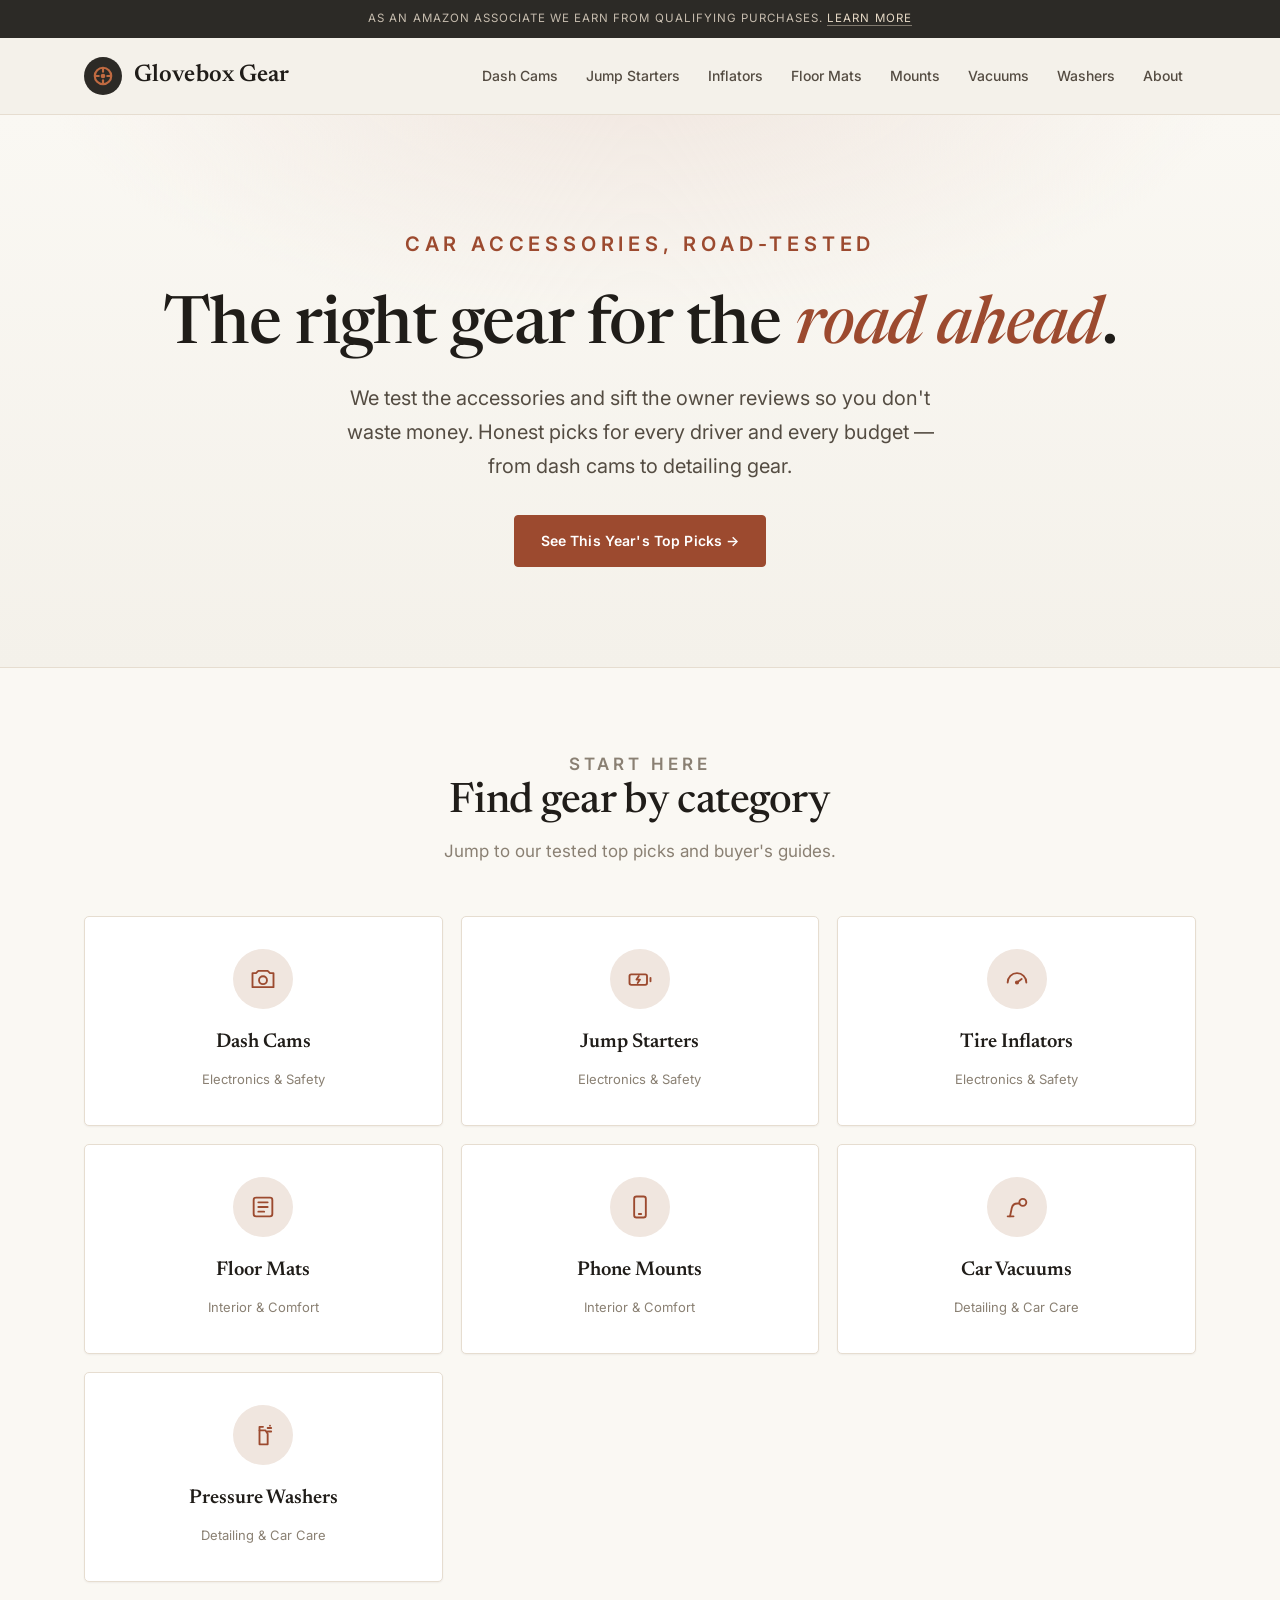
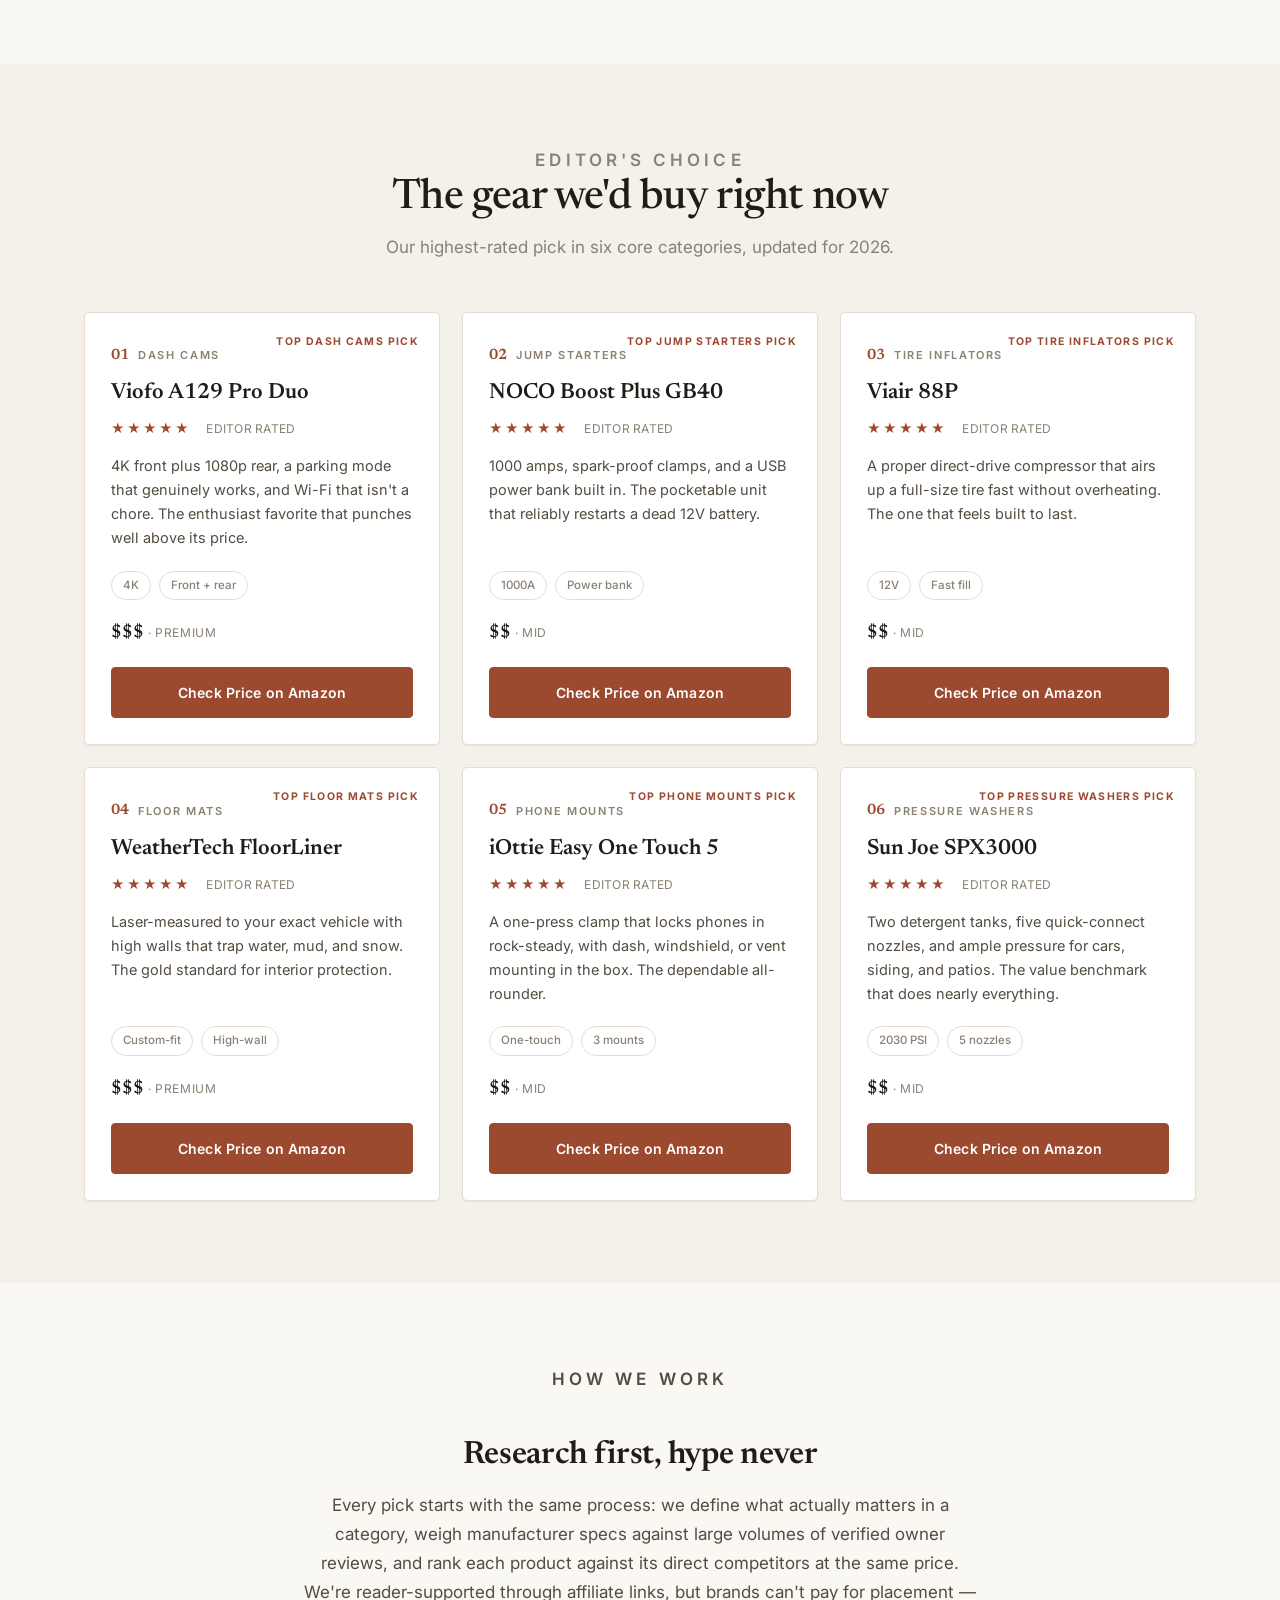
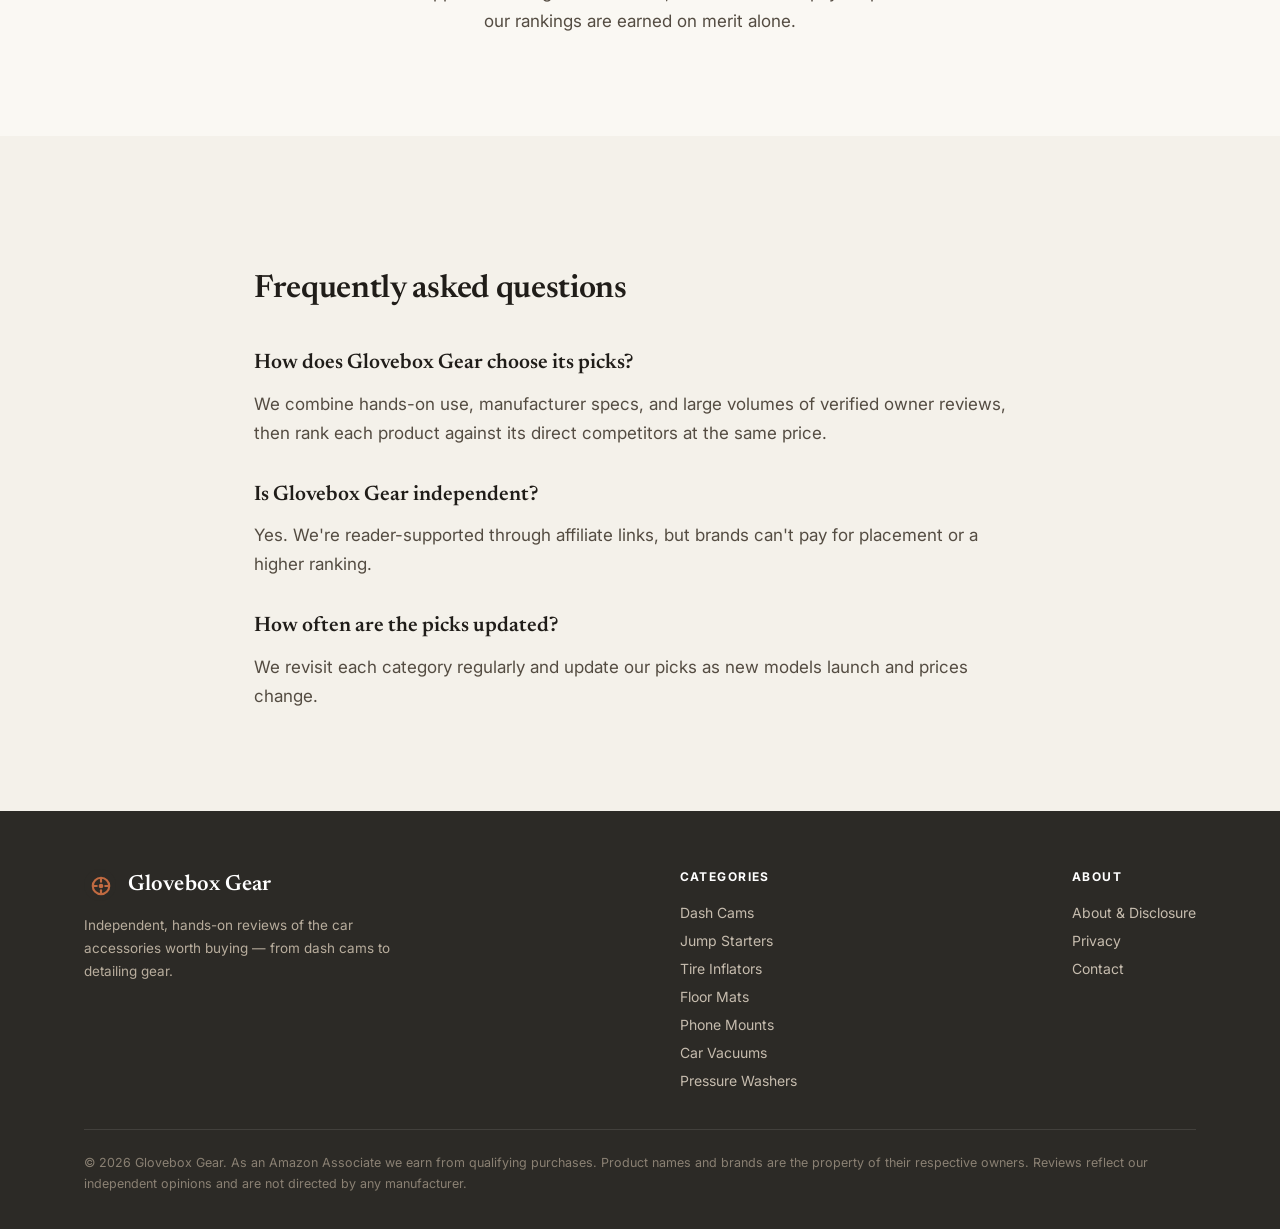
==== index.html @ 4a8be994 "Launch Glovebox Gear — automotive affiliate site (9 pages, SEO/AEO complete)" ====
<!DOCTYPE html>
<html lang="en">
<head>
<meta charset="UTF-8">
<meta name="viewport" content="width=device-width, initial-scale=1.0">
<link rel="icon" type="image/svg+xml" href="/favicon.svg">
<title>Glovebox Gear — Honest Car Accessory Reviews (2026)</title>
<meta name="description" content="Tested, no-nonsense reviews of the best car accessories — dash cams, jump starters, tire inflators, floor mats, phone mounts, and car vacuums.">
<link rel="canonical" href="https://glovebox-gear.com/">
<meta property="og:type" content="website">
<meta property="og:site_name" content="Glovebox Gear">
<meta property="og:title" content="Glovebox Gear — Honest Car Accessory Reviews (2026)">
<meta property="og:description" content="Tested, no-nonsense reviews of the best car accessories — dash cams, jump starters, tire inflators, floor mats, phone mounts, and car vacuums.">
<meta property="og:url" content="https://glovebox-gear.com/">
<meta property="og:image" content="https://glovebox-gear.com/assets/og.png">
<meta property="og:image:width" content="1200">
<meta property="og:image:height" content="630">
<meta name="twitter:card" content="summary_large_image">
<meta name="twitter:title" content="Glovebox Gear — Honest Car Accessory Reviews (2026)">
<meta name="twitter:description" content="Tested, no-nonsense reviews of the best car accessories — dash cams, jump starters, tire inflators, floor mats, phone mounts, and car vacuums.">
<meta name="twitter:image" content="https://glovebox-gear.com/assets/og.png">
<meta name="author" content="Glovebox Gear Editorial Team">
<meta property="article:published_time" content="2026-07-14T00:00:00+00:00">
<meta property="article:modified_time" content="2026-07-14T00:00:00+00:00">
<link rel="stylesheet" href="assets/styles.css">
<script type="application/ld+json">
{"@context": "https://schema.org", "@graph": [{"@type": "Organization", "name": "Glovebox Gear", "url": "https://glovebox-gear.com/", "logo": "https://glovebox-gear.com/favicon.svg"}, {"@type": "WebSite", "name": "Glovebox Gear", "url": "https://glovebox-gear.com/"}, {"@type": "WebPage", "url": "https://glovebox-gear.com/", "name": "Glovebox Gear — Honest Car Accessory Reviews (2026)", "description": "Tested, no-nonsense reviews of the best car accessories — dash cams, jump starters, tire inflators, floor mats, phone mounts, and car vacuums.", "author": {"@type": "Organization", "name": "Glovebox Gear Editorial Team"}, "publisher": {"@type": "Organization", "name": "Glovebox Gear", "url": "https://glovebox-gear.com/", "logo": {"@type": "ImageObject", "url": "https://glovebox-gear.com/favicon.svg"}}, "datePublished": "2026-07-14", "dateModified": "2026-07-14"}, {"@type": "ItemList", "name": "Editor's Choice", "itemListElement": [{"@type": "ListItem", "position": 1, "name": "Viofo A129 Pro Duo"}, {"@type": "ListItem", "position": 2, "name": "NOCO Boost Plus GB40"}, {"@type": "ListItem", "position": 3, "name": "Viair 88P"}, {"@type": "ListItem", "position": 4, "name": "WeatherTech FloorLiner"}, {"@type": "ListItem", "position": 5, "name": "iOttie Easy One Touch 5"}, {"@type": "ListItem", "position": 6, "name": "Sun Joe SPX3000"}]}, {"@type": "FAQPage", "mainEntity": [{"@type": "Question", "name": "How does Glovebox Gear choose its picks?", "acceptedAnswer": {"@type": "Answer", "text": "We combine hands-on use, manufacturer specs, and large volumes of verified owner reviews, then rank each product against its direct competitors at the same price."}}, {"@type": "Question", "name": "Is Glovebox Gear independent?", "acceptedAnswer": {"@type": "Answer", "text": "Yes. We're reader-supported through affiliate links, but brands can't pay for placement or a higher ranking."}}, {"@type": "Question", "name": "How often are the picks updated?", "acceptedAnswer": {"@type": "Answer", "text": "We revisit each category regularly and update our picks as new models launch and prices change."}}]}]}
</script>
<script defer src="/_vercel/insights/script.js"></script>
</head>
<body>
<div class="topbar">As an Amazon Associate we earn from qualifying purchases. <a href="disclosure.html">Learn more</a></div>
<header class="site-header">
  <div class="wrap nav">
    <a href="index.html" class="brand"><span class="logo"><svg viewBox="0 0 64 64"><circle cx="32" cy="32" r="15.5" fill="none" stroke="#c06a41" stroke-width="4"/><circle cx="32" cy="32" r="4.4" fill="#c06a41"/><g stroke="#c06a41" stroke-width="4" stroke-linecap="round"><line x1="32" y1="18.5" x2="32" y2="24"/><line x1="32" y1="40" x2="32" y2="45.5"/><line x1="18.5" y1="32" x2="24" y2="32"/><line x1="40" y1="32" x2="45.5" y2="32"/></g></svg></span> Glovebox&nbsp;Gear</a>
    <button class="nav-toggle" aria-label="Menu">☰</button>
    <nav class="nav-links">
      <a href="dash-cams.html">Dash Cams</a><a href="jump-starters.html">Jump Starters</a><a href="tire-inflators.html">Inflators</a><a href="floor-mats.html">Floor Mats</a><a href="phone-mounts.html">Mounts</a><a href="car-vacuums.html">Vacuums</a><a href="pressure-washers.html">Washers</a><a href="disclosure.html">About</a>
    </nav>
  </div>
</header>
<section class="hero">
  <div class="wrap">
    <p class="eyebrow">Car accessories, road-tested</p>
    <h1>The right gear for the <em>road ahead</em>.</h1>
    <p>We test the accessories and sift the owner reviews so you don't waste money. Honest picks for every driver and every budget — from dash cams to detailing gear.</p>
    <a href="dash-cams.html" class="btn">See This Year's Top Picks →</a>
  </div>
</section>

<section>
  <div class="wrap">
    <div class="section-head"><p class="eyebrow">Start Here</p><h2>Find gear by category</h2><p>Jump to our tested top picks and buyer's guides.</p></div>
    <div class="cat-grid">
      <a class="cat-card" href="dash-cams.html"><div class="ic"><svg viewBox="0 0 24 24" stroke-linecap="round" stroke-linejoin="round"><path d="M3 7h3l2-2h8l2 2h3v12H3z"/><circle cx="12" cy="13" r="3.4"/></svg></div><h3>Dash Cams</h3><span>Electronics &amp; Safety</span></a>
      <a class="cat-card" href="jump-starters.html"><div class="ic"><svg viewBox="0 0 24 24" stroke-linecap="round" stroke-linejoin="round"><rect x="3" y="8" width="15" height="9" rx="1.5"/><path d="M21 11v3"/><path d="M11 9.5l-2 3h3l-2 3"/></svg></div><h3>Jump Starters</h3><span>Electronics &amp; Safety</span></a>
      <a class="cat-card" href="tire-inflators.html"><div class="ic"><svg viewBox="0 0 24 24" stroke-linecap="round" stroke-linejoin="round"><path d="M4 15a8 8 0 0 1 16 0"/><path d="M12 15l4-3"/><circle cx="12" cy="15" r="1"/></svg></div><h3>Tire Inflators</h3><span>Electronics &amp; Safety</span></a>
      <a class="cat-card" href="floor-mats.html"><div class="ic"><svg viewBox="0 0 24 24" stroke-linecap="round" stroke-linejoin="round"><rect x="4" y="4" width="16" height="16" rx="2"/><path d="M8 8h8M8 12h8M8 16h5"/></svg></div><h3>Floor Mats</h3><span>Interior &amp; Comfort</span></a>
      <a class="cat-card" href="phone-mounts.html"><div class="ic"><svg viewBox="0 0 24 24" stroke-linecap="round" stroke-linejoin="round"><rect x="7" y="3" width="10" height="18" rx="2"/><path d="M11 18h2"/></svg></div><h3>Phone Mounts</h3><span>Interior &amp; Comfort</span></a>
      <a class="cat-card" href="car-vacuums.html"><div class="ic"><svg viewBox="0 0 24 24" stroke-linecap="round" stroke-linejoin="round"><path d="M6 20l1.5-7A5 5 0 0 1 12.4 9H14"/><circle cx="17" cy="8" r="3"/><path d="M4 20h5"/></svg></div><h3>Car Vacuums</h3><span>Detailing &amp; Car Care</span></a>
      <a class="cat-card" href="pressure-washers.html"><div class="ic"><svg viewBox="0 0 24 24" stroke-linecap="round" stroke-linejoin="round"><path d="M9 8h5l2 3v9H9z"/><path d="M9 8V5h3"/><path d="M16 6h3M16 9h3M18 4v0"/></svg></div><h3>Pressure Washers</h3><span>Detailing &amp; Car Care</span></a>
    </div>
  </div>
</section>

<section>
  <div class="wrap">
    <div class="section-head"><p class="eyebrow">Editor's Choice</p><h2>The gear we'd buy right now</h2><p>Our highest-rated pick in six core categories, updated for 2026.</p></div>
    <div class="products">
      <article class="product"><span class="ribbon">Top Dash Cams Pick</span><div class="body">
        <span class="cat-tag">Dash Cams</span><h3>Viofo A129 Pro Duo</h3><div class="stars">★★★★★ <span>Editor rated</span></div>
        <p class="why">4K front plus 1080p rear, a parking mode that genuinely works, and Wi-Fi that isn&#x27;t a chore. The enthusiast favorite that punches well above its price.</p>
        <div class="meta"><span class="tag">4K</span><span class="tag">Front + rear</span></div><div class="price">$$$ <small>· premium</small></div>
        <a class="btn btn-block" data-amz="Viofo A129 Pro Duo 4K dash cam">Check Price on Amazon</a></div></article>
      <article class="product"><span class="ribbon">Top Jump Starters Pick</span><div class="body">
        <span class="cat-tag">Jump Starters</span><h3>NOCO Boost Plus GB40</h3><div class="stars">★★★★★ <span>Editor rated</span></div>
        <p class="why">1000 amps, spark-proof clamps, and a USB power bank built in. The pocketable unit that reliably restarts a dead 12V battery.</p>
        <div class="meta"><span class="tag">1000A</span><span class="tag">Power bank</span></div><div class="price">$$ <small>· mid</small></div>
        <a class="btn btn-block" data-amz="NOCO Boost Plus GB40 jump starter">Check Price on Amazon</a></div></article>
      <article class="product"><span class="ribbon">Top Tire Inflators Pick</span><div class="body">
        <span class="cat-tag">Tire Inflators</span><h3>Viair 88P</h3><div class="stars">★★★★★ <span>Editor rated</span></div>
        <p class="why">A proper direct-drive compressor that airs up a full-size tire fast without overheating. The one that feels built to last.</p>
        <div class="meta"><span class="tag">12V</span><span class="tag">Fast fill</span></div><div class="price">$$ <small>· mid</small></div>
        <a class="btn btn-block" data-amz="Viair 88P portable air compressor">Check Price on Amazon</a></div></article>
      <article class="product"><span class="ribbon">Top Floor Mats Pick</span><div class="body">
        <span class="cat-tag">Floor Mats</span><h3>WeatherTech FloorLiner</h3><div class="stars">★★★★★ <span>Editor rated</span></div>
        <p class="why">Laser-measured to your exact vehicle with high walls that trap water, mud, and snow. The gold standard for interior protection.</p>
        <div class="meta"><span class="tag">Custom-fit</span><span class="tag">High-wall</span></div><div class="price">$$$ <small>· premium</small></div>
        <a class="btn btn-block" data-amz="WeatherTech FloorLiner">Check Price on Amazon</a></div></article>
      <article class="product"><span class="ribbon">Top Phone Mounts Pick</span><div class="body">
        <span class="cat-tag">Phone Mounts</span><h3>iOttie Easy One Touch 5</h3><div class="stars">★★★★★ <span>Editor rated</span></div>
        <p class="why">A one-press clamp that locks phones in rock-steady, with dash, windshield, or vent mounting in the box. The dependable all-rounder.</p>
        <div class="meta"><span class="tag">One-touch</span><span class="tag">3 mounts</span></div><div class="price">$$ <small>· mid</small></div>
        <a class="btn btn-block" data-amz="iOttie Easy One Touch 5 phone mount">Check Price on Amazon</a></div></article>
      <article class="product"><span class="ribbon">Top Pressure Washers Pick</span><div class="body">
        <span class="cat-tag">Pressure Washers</span><h3>Sun Joe SPX3000</h3><div class="stars">★★★★★ <span>Editor rated</span></div>
        <p class="why">Two detergent tanks, five quick-connect nozzles, and ample pressure for cars, siding, and patios. The value benchmark that does nearly everything.</p>
        <div class="meta"><span class="tag">2030 PSI</span><span class="tag">5 nozzles</span></div><div class="price">$$ <small>· mid</small></div>
        <a class="btn btn-block" data-amz="Sun Joe SPX3000 pressure washer">Check Price on Amazon</a></div></article>
    </div>
  </div>
</section>

<section>
  <div class="wrap prose" style="text-align:center;max-width:720px">
    <div class="section-head" style="margin-bottom:18px"><p class="eyebrow">How We Work</p><h2>Research first, hype never</h2></div>
    <p>Every pick starts with the same process: we define what actually matters in a category, weigh manufacturer specs against large volumes of verified owner reviews, and rank each product against its direct competitors at the same price. We're reader-supported through affiliate links, but brands can't pay for placement — our rankings are earned on merit alone.</p>
  </div>
</section>

<section>
  <div class="wrap prose">
    <h2>Frequently asked questions</h2>
    <h3>How does Glovebox Gear choose its picks?</h3>
    <p>We combine hands-on use, manufacturer specs, and large volumes of verified owner reviews, then rank each product against its direct competitors at the same price.</p>
    <h3>Is Glovebox Gear independent?</h3>
    <p>Yes. We&#x27;re reader-supported through affiliate links, but brands can&#x27;t pay for placement or a higher ranking.</p>
    <h3>How often are the picks updated?</h3>
    <p>We revisit each category regularly and update our picks as new models launch and prices change.</p>
  </div>
</section>
<footer class="site-footer">
  <div class="wrap">
    <div class="foot-col" style="max-width:320px">
      <a href="index.html" class="brand" style="font-size:22px"><span class="logo" style="width:32px;height:32px"><svg viewBox="0 0 64 64"><circle cx="32" cy="32" r="15.5" fill="none" stroke="#c06a41" stroke-width="4"/><circle cx="32" cy="32" r="4.4" fill="#c06a41"/><g stroke="#c06a41" stroke-width="4" stroke-linecap="round"><line x1="32" y1="18.5" x2="32" y2="24"/><line x1="32" y1="40" x2="32" y2="45.5"/><line x1="18.5" y1="32" x2="24" y2="32"/><line x1="40" y1="32" x2="45.5" y2="32"/></g></svg></span> Glovebox Gear</a>
      <p style="color:#b8ad9d;font-size:13.5px;margin-top:8px">Independent, hands-on reviews of the car accessories worth buying — from dash cams to detailing gear.</p>
    </div>
    <div class="foot-col">
      <h4>Categories</h4>
      <ul><li><a href="dash-cams.html">Dash Cams</a></li><li><a href="jump-starters.html">Jump Starters</a></li><li><a href="tire-inflators.html">Tire Inflators</a></li><li><a href="floor-mats.html">Floor Mats</a></li><li><a href="phone-mounts.html">Phone Mounts</a></li><li><a href="car-vacuums.html">Car Vacuums</a></li><li><a href="pressure-washers.html">Pressure Washers</a></li></ul>
    </div>
    <div class="foot-col">
      <h4>About</h4>
      <ul>
        <li><a href="disclosure.html">About &amp; Disclosure</a></li>
        <li><a href="disclosure.html#privacy">Privacy</a></li>
        <li><a href="disclosure.html#contact">Contact</a></li>
      </ul>
    </div>
  </div>
  <div class="wrap"><div class="foot-legal">
    © <span data-year>2026</span> Glovebox Gear. As an Amazon Associate we earn from qualifying purchases. Product names and brands are the property of their respective owners. Reviews reflect our independent opinions and are not directed by any manufacturer.
  </div></div>
</footer>
<script src="assets/main.js"></script>
</body>
</html>
---- assets/styles.css ----
/* ============================================================
   Glovebox Gear — "Garage Editorial" premium theme
   Warm greige paper, near-black ink, a single cognac-leather
   accent + graphite. Newsreader display over Inter. Squared
   corners and hairline rules for a precise, automotive feel.
   ============================================================ */
@import url('https://fonts.googleapis.com/css2?family=Newsreader:ital,opsz,wght@0,6..72,400;0,6..72,500;0,6..72,600;1,6..72,400&family=Inter:wght@400;500;600;700&display=swap');

:root{
  --paper:#f4f1ea; --surface:#faf8f3; --card:#ffffff;
  --ink:#201d19; --ink-soft:#544c42; --muted:#8a8073;
  --accent:#9c4a2f; --accent-dark:#7c3a24; --accent-tint:#f0e6df;
  --graphite:#2c2a26;
  --line:#e6ddd0; --line-soft:#efe8dc; --good:#3f7d54;
  --shadow-sm:0 1px 2px rgba(32,29,25,.05);
  --shadow:0 22px 50px -26px rgba(32,29,25,.34);
  --radius:5px; --maxw:1160px;
  --display:"Newsreader",Georgia,serif;
  --body:"Inter",system-ui,-apple-system,sans-serif;
}
*{box-sizing:border-box}
html{scroll-behavior:smooth}
body{margin:0;font-family:var(--body);color:var(--ink);background:var(--paper);line-height:1.7;font-size:17px;-webkit-font-smoothing:antialiased;text-rendering:optimizeLegibility}
img{max-width:100%;display:block}
a{color:var(--accent-dark)}
.wrap{max-width:var(--maxw);margin:0 auto;padding:0 24px}

/* Top disclosure strip */
.topbar{background:var(--graphite);color:#c6bcae;font-size:11.5px;text-align:center;padding:9px 14px;letter-spacing:.09em;text-transform:uppercase}
.topbar a{color:#e6d9c6;text-decoration:none;border-bottom:1px solid rgba(230,217,198,.45)}

/* Header / Nav */
.site-header{position:sticky;top:0;z-index:50;background:rgba(244,241,234,.88);backdrop-filter:saturate(120%) blur(14px);border-bottom:1px solid var(--line)}
.nav{display:flex;align-items:center;justify-content:space-between;height:76px}
.brand{display:flex;align-items:center;gap:12px;text-decoration:none;color:var(--ink);font-family:var(--display);font-weight:600;font-size:24px;letter-spacing:.1px}
.brand .logo{width:38px;height:38px;border-radius:50%;background:var(--graphite);display:grid;place-items:center}
.brand .logo svg{width:34px;height:34px}
.nav-links{display:flex;gap:2px;align-items:center}
.nav-links a{text-decoration:none;color:var(--ink-soft);font-weight:500;font-size:14px;padding:9px 13px;border-radius:4px;transition:color .15s,background .15s}
.nav-links a:hover{color:var(--ink);background:var(--surface)}
.nav-toggle{display:none;background:none;border:0;font-size:25px;color:var(--ink);cursor:pointer;line-height:1}

/* Hero */
.hero{text-align:center;padding:112px 24px 100px;border-bottom:1px solid var(--line);
  background:radial-gradient(1000px 440px at 50% -10%,var(--accent-tint),transparent 60%),linear-gradient(180deg,var(--surface),var(--paper))}
.hero .eyebrow{color:var(--accent)}
.hero h1{font-family:var(--display);font-weight:500;font-size:clamp(37px,6vw,66px);line-height:1.04;margin:0 0 20px;letter-spacing:-.015em}
.hero h1 em{font-style:italic;color:var(--accent)}
.hero p{font-size:clamp(16px,2.1vw,20px);max-width:610px;margin:0 auto 32px;color:var(--ink-soft)}

/* Buttons */
.btn{display:inline-flex;align-items:center;gap:8px;background:var(--accent);color:#fff;text-decoration:none;font-weight:600;font-size:14px;letter-spacing:.01em;padding:13px 26px;border:1px solid var(--accent);border-radius:4px;transition:background .18s,border-color .18s,transform .12s;cursor:pointer}
.btn:hover{background:var(--accent-dark);border-color:var(--accent-dark);transform:translateY(-1px)}
.btn:active{transform:translateY(0)}
.btn-ghost{background:transparent;color:var(--accent-dark);border-color:var(--line)}
.btn-ghost:hover{background:var(--accent-tint);border-color:var(--accent-tint)}
.btn-block{width:100%;justify-content:center}

/* Sections */
section{padding:82px 0}
section:nth-of-type(even){background:var(--surface)}
.section-head{text-align:center;max-width:690px;margin:0 auto 50px}
.section-head h2{font-family:var(--display);font-weight:500;font-size:clamp(28px,3.8vw,42px);margin:0 0 12px;letter-spacing:-.01em;line-height:1.1}
.section-head p{color:var(--muted);margin:0;font-size:17px}
.eyebrow{text-transform:uppercase;letter-spacing:.24em;font-size:12px;font-weight:600;color:var(--accent);margin:0 0 16px}

/* Category grid */
.cat-grid{display:grid;grid-template-columns:repeat(3,1fr);gap:18px}
.cat-card{background:var(--card);border:1px solid var(--line);border-radius:var(--radius);padding:32px 24px;text-align:center;text-decoration:none;color:var(--ink);box-shadow:var(--shadow-sm);transition:border-color .18s,transform .12s,box-shadow .18s}
.cat-card:hover{border-color:var(--accent);transform:translateY(-3px);box-shadow:var(--shadow)}
.cat-card .ic{display:inline-grid;place-items:center;width:60px;height:60px;border-radius:50%;background:var(--accent-tint);color:var(--accent);margin-bottom:16px}
.cat-card .ic svg{width:28px;height:28px;stroke:currentColor;fill:none;stroke-width:1.6}
.cat-card h3{font-family:var(--display);font-weight:600;margin:0 0 5px;font-size:20px}
.cat-card span{color:var(--muted);font-size:13px}

/* Product cards + ranked numerals */
.products{display:grid;grid-template-columns:repeat(3,1fr);gap:22px;counter-reset:rank}
.product{background:var(--card);border:1px solid var(--line);border-radius:var(--radius);display:flex;flex-direction:column;box-shadow:var(--shadow-sm);position:relative;transition:border-color .18s,transform .12s,box-shadow .18s;counter-increment:rank}
.product:hover{border-color:var(--accent);transform:translateY(-3px);box-shadow:var(--shadow)}
.product .ribbon{position:absolute;top:20px;right:20px;color:var(--accent);font-size:10.5px;font-weight:700;text-transform:uppercase;letter-spacing:.13em;z-index:2}
.product .body{padding:30px 26px 26px;display:flex;flex-direction:column;flex:1}
.product .cat-tag{font-size:11px;text-transform:uppercase;letter-spacing:.15em;color:var(--muted);font-weight:600;display:flex;align-items:center;gap:9px}
.product .cat-tag::before{content:counter(rank,decimal-leading-zero);font-family:var(--display);font-size:15px;letter-spacing:0;color:var(--accent);font-weight:600}
.product h3{font-family:var(--display);font-weight:600;margin:12px 0 10px;font-size:22px;line-height:1.22}
.stars{color:var(--accent);font-size:13px;letter-spacing:.16em;margin-bottom:15px}
.stars span{color:var(--muted);font-size:12px;letter-spacing:.02em;margin-left:9px;text-transform:uppercase}
.product p.why{font-size:14.5px;color:var(--ink-soft);margin:0 0 20px;flex:1;line-height:1.66}
.product .meta{display:flex;flex-wrap:wrap;gap:8px;margin-bottom:18px}
.tag{background:transparent;color:var(--muted);font-size:11.5px;font-weight:500;padding:4px 11px;border:1px solid var(--line);border-radius:999px}
.price{font-family:var(--display);font-weight:600;color:var(--ink);font-size:18px;margin-bottom:18px}
.price small{color:var(--muted);font-weight:400;font-family:var(--body);font-size:12px;text-transform:uppercase;letter-spacing:.05em}

/* Comparison table */
.table-wrap{overflow-x:auto;border:1px solid var(--line);border-radius:var(--radius);box-shadow:var(--shadow-sm);background:var(--card)}
table.compare{width:100%;border-collapse:collapse;min-width:640px}
table.compare th,table.compare td{padding:15px 18px;text-align:left;border-bottom:1px solid var(--line);font-size:15px}
table.compare thead th{background:var(--surface);font-size:12px;text-transform:uppercase;letter-spacing:.08em;color:var(--muted);font-weight:600}
table.compare tbody tr:last-child td{border-bottom:0}
table.compare td:first-child{font-weight:600;font-family:var(--display)}

/* Article head + prose */
.article-head{padding:64px 24px 30px;border-bottom:1px solid var(--line);background:linear-gradient(180deg,var(--surface),var(--paper))}
.article-head .eyebrow{color:var(--accent)}
.article-head h1{font-family:var(--display);font-weight:500;font-size:clamp(30px,4.6vw,48px);line-height:1.08;margin:0 0 16px;letter-spacing:-.015em;max-width:900px}
.article-head p{font-size:19px;color:var(--ink-soft);max-width:760px;margin:0 0 18px}
.byline{font-size:13.5px;color:var(--muted);letter-spacing:.01em}
.byline time{color:var(--ink-soft)}
.prose{max-width:820px;margin:0 auto}
.prose h2{font-family:var(--display);font-weight:600;font-size:clamp(24px,3vw,32px);margin:44px 0 14px;letter-spacing:-.01em}
.prose h3{font-family:var(--display);font-weight:600;font-size:21px;margin:30px 0 8px}
.prose p{margin:0 0 18px;color:var(--ink-soft)}
.prose ul{color:var(--ink-soft);padding-left:22px}
.prose li{margin:6px 0}
.prose strong{color:var(--ink)}
.toc{background:var(--surface);border:1px solid var(--line);border-radius:var(--radius);padding:18px 22px;font-size:14.5px;margin:8px 0 34px}
.toc strong{display:block;text-transform:uppercase;letter-spacing:.1em;font-size:11.5px;color:var(--muted);margin-bottom:8px}
.toc a{color:var(--accent-dark);text-decoration:none}
.toc a:hover{text-decoration:underline}

/* CTA band */
.cta-band{background:var(--graphite);color:#f0e9dd;text-align:center;border-radius:0}
.cta-band h2{font-family:var(--display);font-weight:500;color:#fff;font-size:clamp(26px,3.4vw,38px);margin:0 0 12px}
.cta-band p{color:#c6bcae;max-width:560px;margin:0 auto 26px}
.cta-band .btn{background:var(--accent);border-color:var(--accent)}
.cta-band .btn:hover{background:var(--accent-dark);border-color:var(--accent-dark)}

/* Footer */
.site-footer{background:var(--graphite);color:#b8ad9d;padding:56px 0 34px;font-size:14px}
.site-footer .wrap{display:flex;flex-wrap:wrap;gap:34px;justify-content:space-between}
.site-footer .brand{color:#fff;margin-bottom:10px}
.site-footer a{color:#c6bcae;text-decoration:none}
.site-footer a:hover{color:#fff}
.foot-col h4{color:#fff;font-size:12px;text-transform:uppercase;letter-spacing:.12em;margin:0 0 12px}
.foot-col ul{list-style:none;padding:0;margin:0;line-height:2}
.foot-legal{border-top:1px solid rgba(255,255,255,.1);margin-top:34px;padding-top:22px;color:#8a8073;font-size:12.5px;line-height:1.7}

@media(max-width:860px){
  .cat-grid,.products{grid-template-columns:1fr 1fr}
}
@media(max-width:640px){
  .nav-links{display:none;position:absolute;top:76px;left:0;right:0;flex-direction:column;background:var(--paper);border-bottom:1px solid var(--line);padding:8px 16px}
  .nav-links.open{display:flex}
  .nav-toggle{display:block}
  .cat-grid,.products{grid-template-columns:1fr}
  section{padding:60px 0}
}
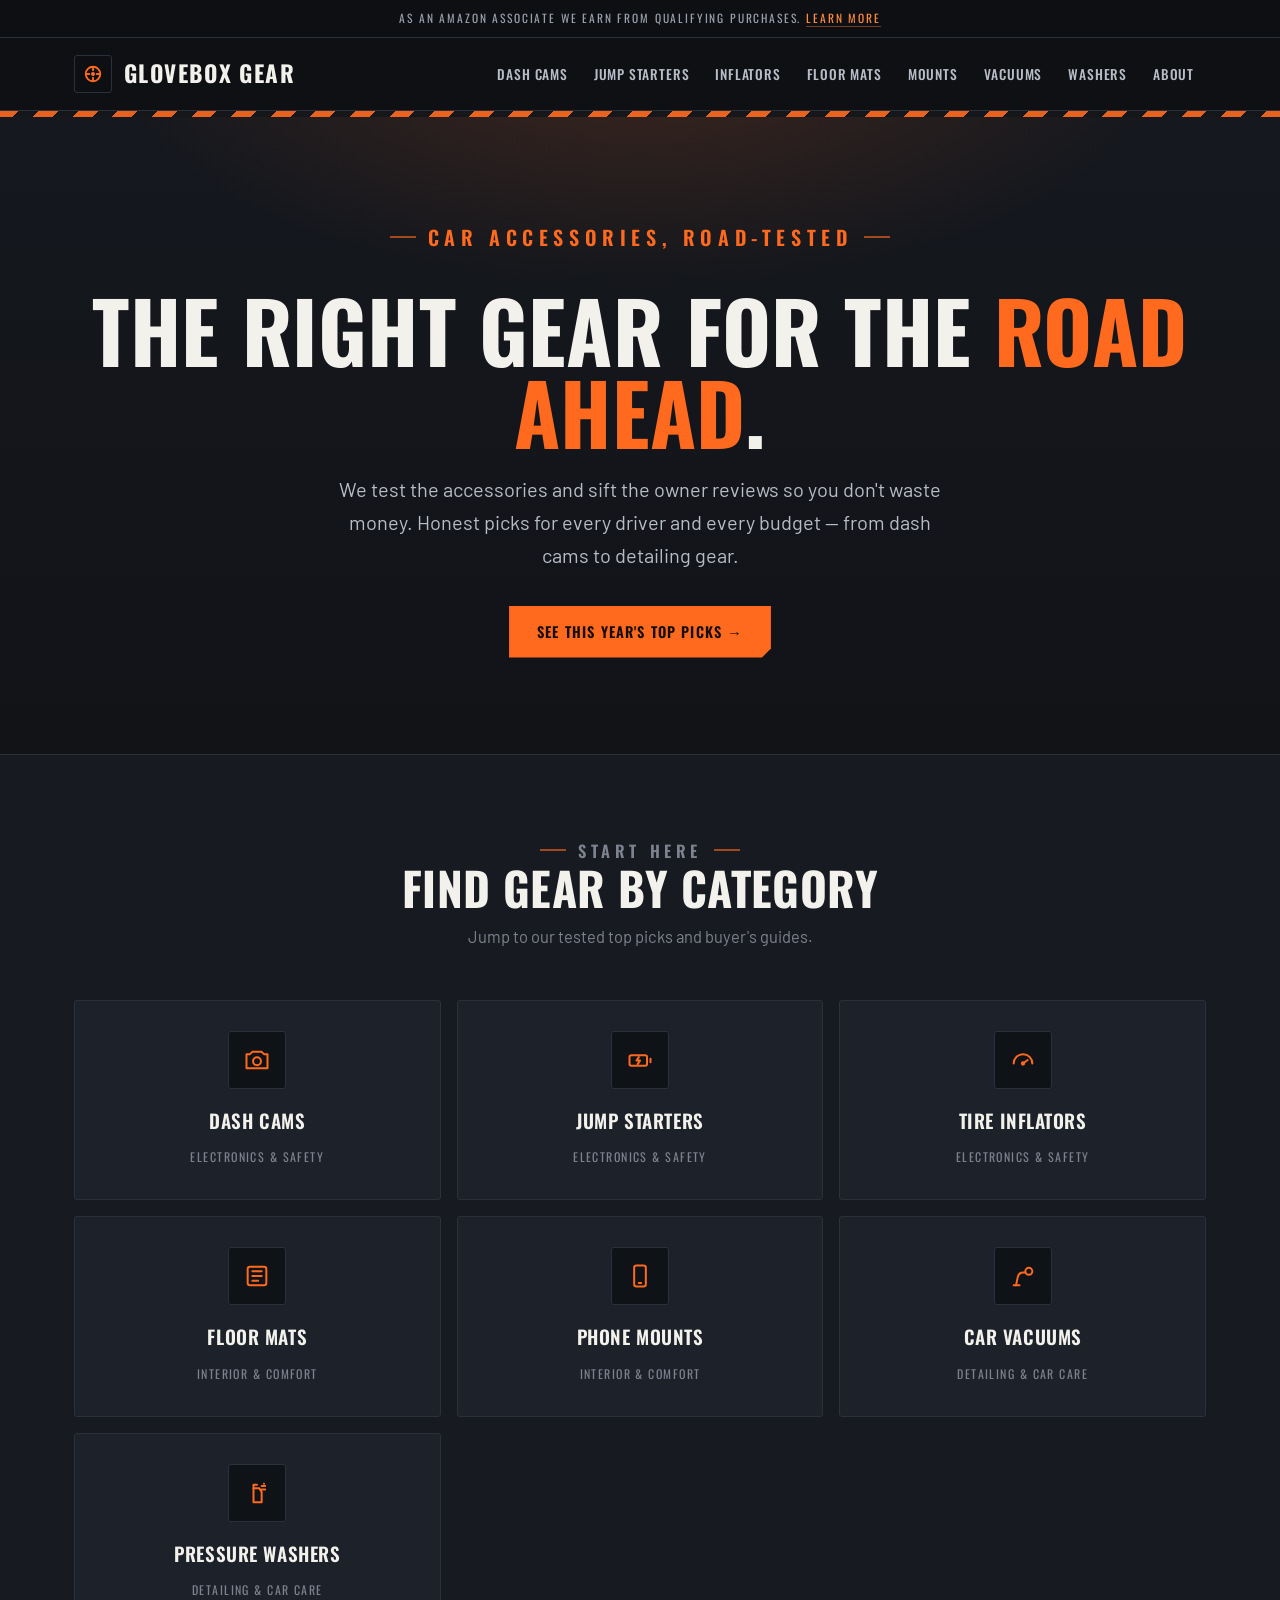
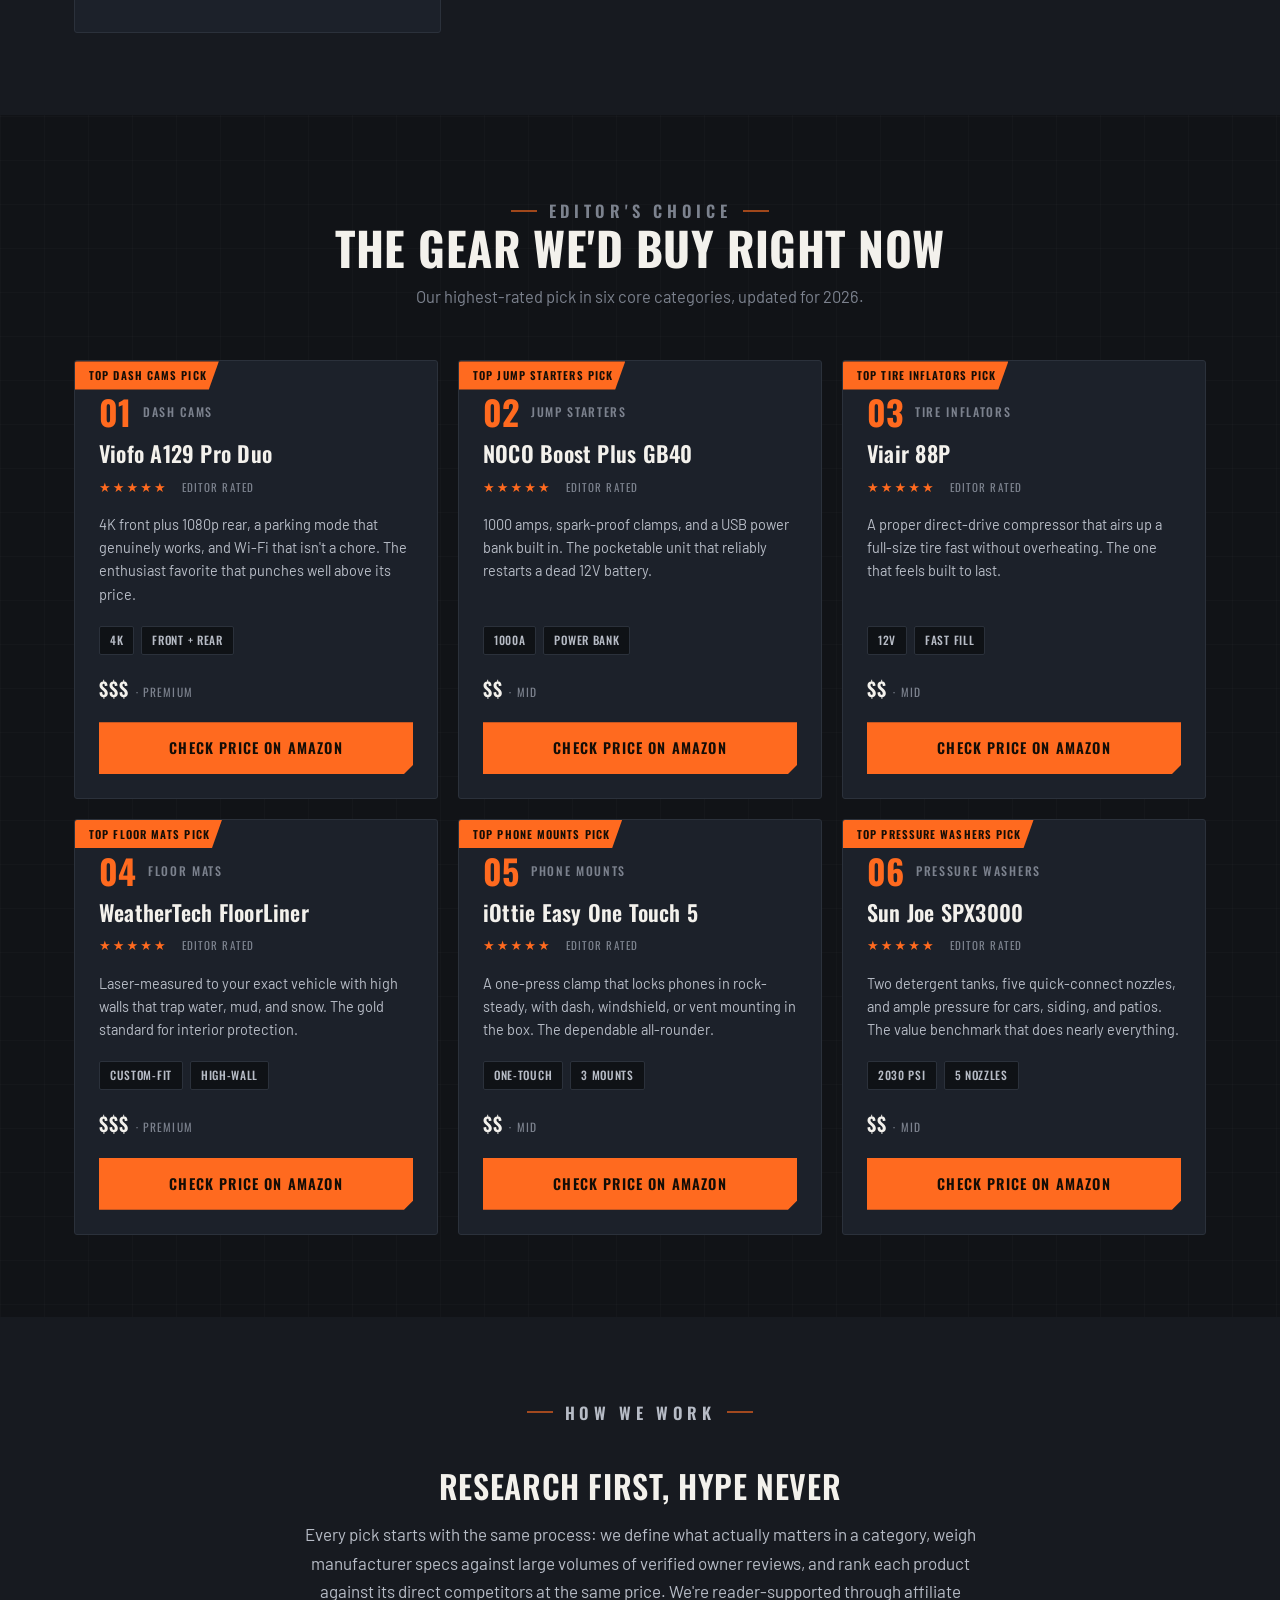
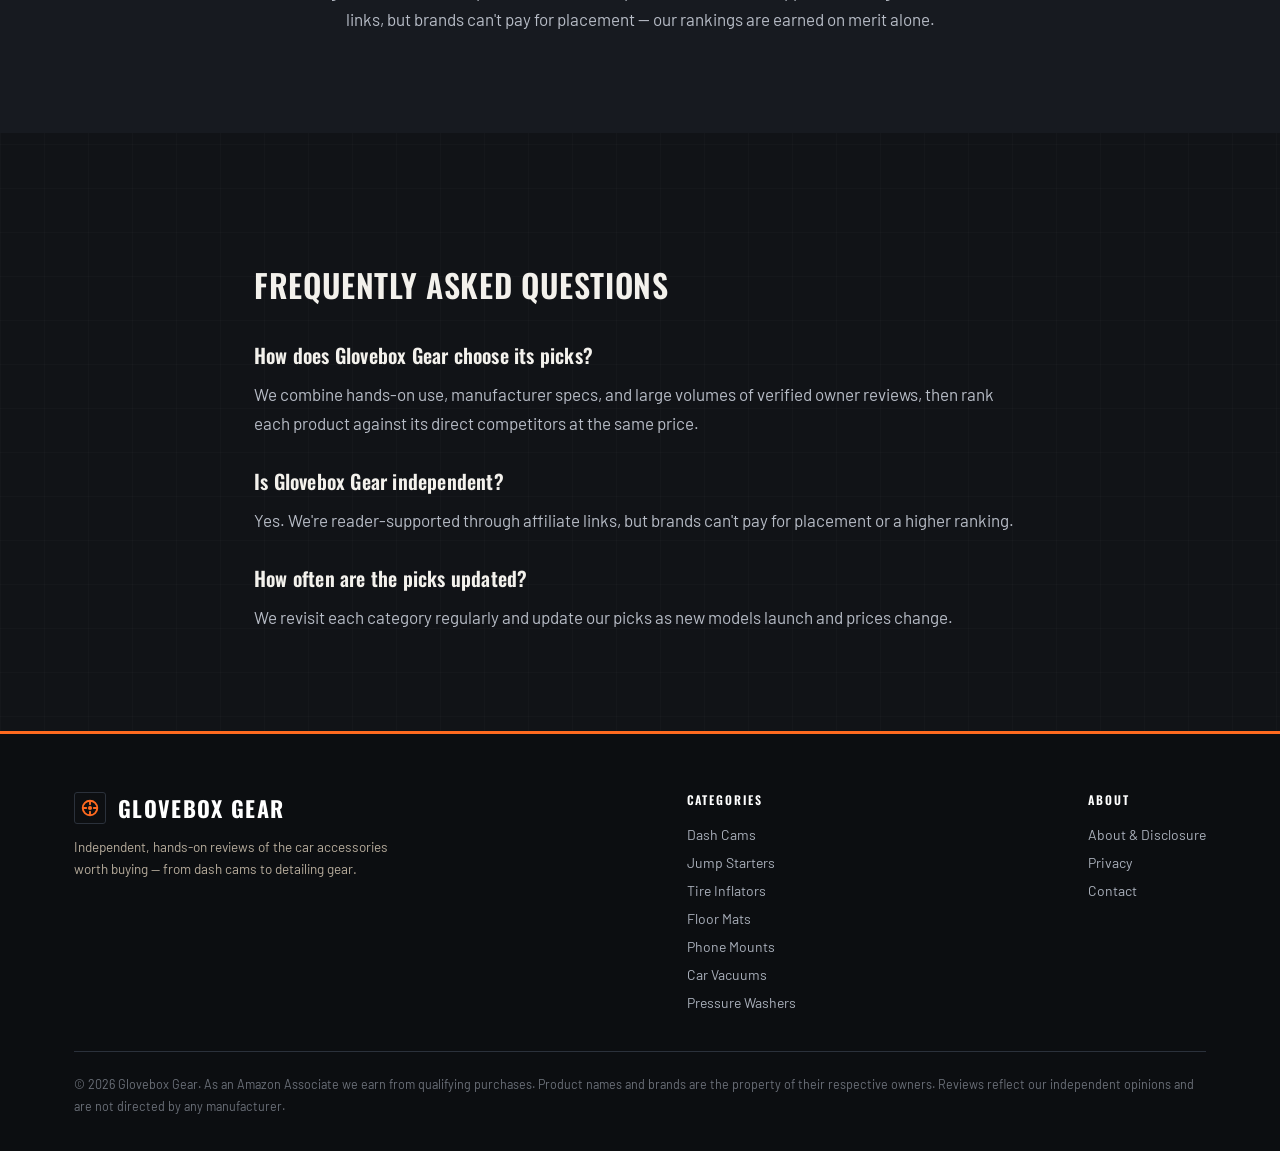
==== commit 0e5d3fc0: "Redesign: modern garage theme (Oswald/Barlow, charcoal + amber, hazard motif)" ====
--- a/index.html
+++ b/index.html
@@ -32,7 +32,7 @@
 <div class="topbar">As an Amazon Associate we earn from qualifying purchases. <a href="disclosure.html">Learn more</a></div>
 <header class="site-header">
   <div class="wrap nav">
-    <a href="index.html" class="brand"><span class="logo"><svg viewBox="0 0 64 64"><circle cx="32" cy="32" r="15.5" fill="none" stroke="#c06a41" stroke-width="4"/><circle cx="32" cy="32" r="4.4" fill="#c06a41"/><g stroke="#c06a41" stroke-width="4" stroke-linecap="round"><line x1="32" y1="18.5" x2="32" y2="24"/><line x1="32" y1="40" x2="32" y2="45.5"/><line x1="18.5" y1="32" x2="24" y2="32"/><line x1="40" y1="32" x2="45.5" y2="32"/></g></svg></span> Glovebox&nbsp;Gear</a>
+    <a href="index.html" class="brand"><span class="logo"><svg viewBox="0 0 64 64"><circle cx="32" cy="32" r="15.5" fill="none" stroke="#ff6a1f" stroke-width="4"/><circle cx="32" cy="32" r="4.4" fill="#ff6a1f"/><g stroke="#ff6a1f" stroke-width="4" stroke-linecap="round"><line x1="32" y1="18.5" x2="32" y2="24"/><line x1="32" y1="40" x2="32" y2="45.5"/><line x1="18.5" y1="32" x2="24" y2="32"/><line x1="40" y1="32" x2="45.5" y2="32"/></g></svg></span> Glovebox&nbsp;Gear</a>
     <button class="nav-toggle" aria-label="Menu">☰</button>
     <nav class="nav-links">
       <a href="dash-cams.html">Dash Cams</a><a href="jump-starters.html">Jump Starters</a><a href="tire-inflators.html">Inflators</a><a href="floor-mats.html">Floor Mats</a><a href="phone-mounts.html">Mounts</a><a href="car-vacuums.html">Vacuums</a><a href="pressure-washers.html">Washers</a><a href="disclosure.html">About</a>
@@ -122,7 +122,7 @@
 <footer class="site-footer">
   <div class="wrap">
     <div class="foot-col" style="max-width:320px">
-      <a href="index.html" class="brand" style="font-size:22px"><span class="logo" style="width:32px;height:32px"><svg viewBox="0 0 64 64"><circle cx="32" cy="32" r="15.5" fill="none" stroke="#c06a41" stroke-width="4"/><circle cx="32" cy="32" r="4.4" fill="#c06a41"/><g stroke="#c06a41" stroke-width="4" stroke-linecap="round"><line x1="32" y1="18.5" x2="32" y2="24"/><line x1="32" y1="40" x2="32" y2="45.5"/><line x1="18.5" y1="32" x2="24" y2="32"/><line x1="40" y1="32" x2="45.5" y2="32"/></g></svg></span> Glovebox Gear</a>
+      <a href="index.html" class="brand" style="font-size:22px"><span class="logo" style="width:32px;height:32px"><svg viewBox="0 0 64 64"><circle cx="32" cy="32" r="15.5" fill="none" stroke="#ff6a1f" stroke-width="4"/><circle cx="32" cy="32" r="4.4" fill="#ff6a1f"/><g stroke="#ff6a1f" stroke-width="4" stroke-linecap="round"><line x1="32" y1="18.5" x2="32" y2="24"/><line x1="32" y1="40" x2="32" y2="45.5"/><line x1="18.5" y1="32" x2="24" y2="32"/><line x1="40" y1="32" x2="45.5" y2="32"/></g></svg></span> Glovebox Gear</a>
       <p style="color:#b8ad9d;font-size:13.5px;margin-top:8px">Independent, hands-on reviews of the car accessories worth buying — from dash cams to detailing gear.</p>
     </div>
     <div class="foot-col">
--- a/assets/styles.css
+++ b/assets/styles.css
@@ -1,144 +1,159 @@
 /* ============================================================
-   Glovebox Gear — "Garage Editorial" premium theme
-   Warm greige paper, near-black ink, a single cognac-leather
-   accent + graphite. Newsreader display over Inter. Squared
-   corners and hairline rules for a precise, automotive feel.
+   Glovebox Gear — "Modern Garage" theme
+   Charcoal shop-floor darks, safety-amber accent, hazard-stripe
+   motif. Oswald condensed caps over Barlow. Sharp panels,
+   oversized rank numerals, clipped technical buttons.
+   Class names match the shared template.
    ============================================================ */
-@import url('https://fonts.googleapis.com/css2?family=Newsreader:ital,opsz,wght@0,6..72,400;0,6..72,500;0,6..72,600;1,6..72,400&family=Inter:wght@400;500;600;700&display=swap');
+@import url('https://fonts.googleapis.com/css2?family=Oswald:wght@400;500;600;700&family=Barlow:ital,wght@0,400;0,500;0,600;0,700;1,400&display=swap');
 
 :root{
-  --paper:#f4f1ea; --surface:#faf8f3; --card:#ffffff;
-  --ink:#201d19; --ink-soft:#544c42; --muted:#8a8073;
-  --accent:#9c4a2f; --accent-dark:#7c3a24; --accent-tint:#f0e6df;
-  --graphite:#2c2a26;
-  --line:#e6ddd0; --line-soft:#efe8dc; --good:#3f7d54;
-  --shadow-sm:0 1px 2px rgba(32,29,25,.05);
-  --shadow:0 22px 50px -26px rgba(32,29,25,.34);
-  --radius:5px; --maxw:1160px;
-  --display:"Newsreader",Georgia,serif;
-  --body:"Inter",system-ui,-apple-system,sans-serif;
+  --bg:#111317; --surface:#171a20; --panel:#1c212a; --panel-2:#232935;
+  --ink:#f3f1ec; --ink-soft:#b7bcc6; --muted:#7c828e;
+  --accent:#ff6a1f; --accent-2:#ff8a3d; --accent-ink:#140d06;
+  --line:#2b313b; --line-soft:#242a33; --good:#57cf88;
+  --shadow-sm:0 1px 2px rgba(0,0,0,.4);
+  --shadow:0 26px 54px -24px rgba(0,0,0,.7);
+  --glow:0 0 0 1px var(--accent), 0 18px 40px -20px rgba(255,106,31,.45);
+  --radius:3px; --maxw:1180px;
+  --display:"Oswald",Impact,sans-serif;
+  --body:"Barlow",system-ui,-apple-system,sans-serif;
+  --hazard:repeating-linear-gradient(-45deg,var(--accent) 0 14px,#14161a 14px 28px);
 }
 *{box-sizing:border-box}
 html{scroll-behavior:smooth}
-body{margin:0;font-family:var(--body);color:var(--ink);background:var(--paper);line-height:1.7;font-size:17px;-webkit-font-smoothing:antialiased;text-rendering:optimizeLegibility}
+body{margin:0;font-family:var(--body);color:var(--ink);background:var(--bg);line-height:1.65;font-size:17px;-webkit-font-smoothing:antialiased;text-rendering:optimizeLegibility;
+  background-image:linear-gradient(rgba(255,255,255,.014) 1px,transparent 1px),linear-gradient(90deg,rgba(255,255,255,.014) 1px,transparent 1px);
+  background-size:44px 44px}
 img{max-width:100%;display:block}
-a{color:var(--accent-dark)}
+a{color:var(--accent-2)}
 .wrap{max-width:var(--maxw);margin:0 auto;padding:0 24px}
 
 /* Top disclosure strip */
-.topbar{background:var(--graphite);color:#c6bcae;font-size:11.5px;text-align:center;padding:9px 14px;letter-spacing:.09em;text-transform:uppercase}
-.topbar a{color:#e6d9c6;text-decoration:none;border-bottom:1px solid rgba(230,217,198,.45)}
+.topbar{background:#0d0f12;color:#9aa0ab;font-size:11.5px;text-align:center;padding:9px 14px;letter-spacing:.16em;text-transform:uppercase;border-bottom:1px solid var(--line);font-family:var(--display);font-weight:400}
+.topbar a{color:var(--accent-2);text-decoration:none;border-bottom:1px solid rgba(255,138,61,.4)}
 
 /* Header / Nav */
-.site-header{position:sticky;top:0;z-index:50;background:rgba(244,241,234,.88);backdrop-filter:saturate(120%) blur(14px);border-bottom:1px solid var(--line)}
-.nav{display:flex;align-items:center;justify-content:space-between;height:76px}
-.brand{display:flex;align-items:center;gap:12px;text-decoration:none;color:var(--ink);font-family:var(--display);font-weight:600;font-size:24px;letter-spacing:.1px}
-.brand .logo{width:38px;height:38px;border-radius:50%;background:var(--graphite);display:grid;place-items:center}
-.brand .logo svg{width:34px;height:34px}
+.site-header{position:sticky;top:0;z-index:50;background:rgba(15,17,20,.9);backdrop-filter:saturate(130%) blur(14px);border-bottom:1px solid var(--line)}
+.nav{display:flex;align-items:center;justify-content:space-between;height:72px}
+.brand{display:flex;align-items:center;gap:12px;text-decoration:none;color:var(--ink);font-family:var(--display);font-weight:700;font-size:23px;letter-spacing:.06em;text-transform:uppercase}
+.brand .logo{width:38px;height:38px;border-radius:3px;background:#0d0f12;border:1px solid var(--line);display:grid;place-items:center}
+.brand .logo svg{width:30px;height:30px}
 .nav-links{display:flex;gap:2px;align-items:center}
-.nav-links a{text-decoration:none;color:var(--ink-soft);font-weight:500;font-size:14px;padding:9px 13px;border-radius:4px;transition:color .15s,background .15s}
-.nav-links a:hover{color:var(--ink);background:var(--surface)}
-.nav-toggle{display:none;background:none;border:0;font-size:25px;color:var(--ink);cursor:pointer;line-height:1}
+.nav-links a{text-decoration:none;color:var(--ink-soft);font-family:var(--display);font-weight:500;font-size:13.5px;letter-spacing:.06em;text-transform:uppercase;padding:9px 12px;border-radius:3px;transition:color .15s,background .15s}
+.nav-links a:hover{color:var(--ink);background:var(--panel)}
+.nav-toggle{display:none;background:none;border:0;font-size:24px;color:var(--ink);cursor:pointer;line-height:1}
 
 /* Hero */
-.hero{text-align:center;padding:112px 24px 100px;border-bottom:1px solid var(--line);
-  background:radial-gradient(1000px 440px at 50% -10%,var(--accent-tint),transparent 60%),linear-gradient(180deg,var(--surface),var(--paper))}
+.hero{position:relative;text-align:center;padding:110px 24px 96px;border-bottom:1px solid var(--line);
+  background:radial-gradient(900px 420px at 50% -12%,rgba(255,106,31,.18),transparent 60%),linear-gradient(180deg,#15181e,var(--bg))}
+.hero::before{content:"";position:absolute;top:0;left:0;right:0;height:6px;background:var(--hazard);opacity:.9}
 .hero .eyebrow{color:var(--accent)}
-.hero h1{font-family:var(--display);font-weight:500;font-size:clamp(37px,6vw,66px);line-height:1.04;margin:0 0 20px;letter-spacing:-.015em}
-.hero h1 em{font-style:italic;color:var(--accent)}
-.hero p{font-size:clamp(16px,2.1vw,20px);max-width:610px;margin:0 auto 32px;color:var(--ink-soft)}
+.hero h1{font-family:var(--display);font-weight:700;text-transform:uppercase;font-size:clamp(42px,7vw,84px);line-height:.98;margin:0 0 20px;letter-spacing:.005em}
+.hero h1 em{font-style:normal;color:var(--accent)}
+.hero p{font-size:clamp(16px,2.1vw,20px);max-width:620px;margin:0 auto 34px;color:var(--ink-soft)}
 
-/* Buttons */
-.btn{display:inline-flex;align-items:center;gap:8px;background:var(--accent);color:#fff;text-decoration:none;font-weight:600;font-size:14px;letter-spacing:.01em;padding:13px 26px;border:1px solid var(--accent);border-radius:4px;transition:background .18s,border-color .18s,transform .12s;cursor:pointer}
-.btn:hover{background:var(--accent-dark);border-color:var(--accent-dark);transform:translateY(-1px)}
+/* Buttons — clipped technical corner */
+.btn{display:inline-flex;align-items:center;gap:8px;background:var(--accent);color:var(--accent-ink);text-decoration:none;font-family:var(--display);font-weight:600;font-size:14.5px;letter-spacing:.08em;text-transform:uppercase;padding:14px 28px;border:0;
+  clip-path:polygon(0 0,100% 0,100% calc(100% - 9px),calc(100% - 9px) 100%,0 100%);
+  transition:background .16s,transform .12s,box-shadow .16s;cursor:pointer}
+.btn:hover{background:var(--accent-2);transform:translateY(-2px);box-shadow:0 14px 28px -14px rgba(255,106,31,.6)}
 .btn:active{transform:translateY(0)}
-.btn-ghost{background:transparent;color:var(--accent-dark);border-color:var(--line)}
-.btn-ghost:hover{background:var(--accent-tint);border-color:var(--accent-tint)}
+.btn-ghost{background:transparent;color:var(--ink);box-shadow:inset 0 0 0 1px var(--line)}
+.btn-ghost:hover{background:var(--panel);box-shadow:inset 0 0 0 1px var(--accent)}
 .btn-block{width:100%;justify-content:center}
 
 /* Sections */
 section{padding:82px 0}
 section:nth-of-type(even){background:var(--surface)}
-.section-head{text-align:center;max-width:690px;margin:0 auto 50px}
-.section-head h2{font-family:var(--display);font-weight:500;font-size:clamp(28px,3.8vw,42px);margin:0 0 12px;letter-spacing:-.01em;line-height:1.1}
-.section-head p{color:var(--muted);margin:0;font-size:17px}
-.eyebrow{text-transform:uppercase;letter-spacing:.24em;font-size:12px;font-weight:600;color:var(--accent);margin:0 0 16px}
+.section-head{text-align:center;max-width:700px;margin:0 auto 50px}
+.section-head h2{font-family:var(--display);font-weight:700;text-transform:uppercase;font-size:clamp(28px,4vw,46px);margin:0 0 12px;letter-spacing:.01em;line-height:1.02}
+.section-head p{color:var(--muted);margin:0;font-size:16.5px}
+.eyebrow{font-family:var(--display);text-transform:uppercase;letter-spacing:.28em;font-size:12.5px;font-weight:600;color:var(--accent);margin:0 0 16px;display:flex;align-items:center;justify-content:center;gap:12px}
+.eyebrow::before,.eyebrow::after{content:"";width:26px;height:2px;background:var(--accent);opacity:.6}
+.article-head .eyebrow{justify-content:flex-start}
+.article-head .eyebrow::after{display:none}
 
 /* Category grid */
-.cat-grid{display:grid;grid-template-columns:repeat(3,1fr);gap:18px}
-.cat-card{background:var(--card);border:1px solid var(--line);border-radius:var(--radius);padding:32px 24px;text-align:center;text-decoration:none;color:var(--ink);box-shadow:var(--shadow-sm);transition:border-color .18s,transform .12s,box-shadow .18s}
+.cat-grid{display:grid;grid-template-columns:repeat(3,1fr);gap:16px}
+.cat-card{background:var(--panel);border:1px solid var(--line);border-radius:var(--radius);padding:30px 24px;text-align:center;text-decoration:none;color:var(--ink);transition:border-color .16s,transform .12s,box-shadow .16s;position:relative;overflow:hidden}
+.cat-card::before{content:"";position:absolute;left:0;top:0;bottom:0;width:3px;background:var(--accent);transform:scaleY(0);transform-origin:bottom;transition:transform .18s}
 .cat-card:hover{border-color:var(--accent);transform:translateY(-3px);box-shadow:var(--shadow)}
-.cat-card .ic{display:inline-grid;place-items:center;width:60px;height:60px;border-radius:50%;background:var(--accent-tint);color:var(--accent);margin-bottom:16px}
-.cat-card .ic svg{width:28px;height:28px;stroke:currentColor;fill:none;stroke-width:1.6}
-.cat-card h3{font-family:var(--display);font-weight:600;margin:0 0 5px;font-size:20px}
-.cat-card span{color:var(--muted);font-size:13px}
+.cat-card:hover::before{transform:scaleY(1)}
+.cat-card .ic{display:inline-grid;place-items:center;width:58px;height:58px;border-radius:3px;background:#0f1216;border:1px solid var(--line);color:var(--accent);margin-bottom:16px}
+.cat-card .ic svg{width:28px;height:28px;stroke:currentColor;fill:none;stroke-width:1.7}
+.cat-card h3{font-family:var(--display);font-weight:600;text-transform:uppercase;letter-spacing:.03em;margin:0 0 5px;font-size:19px}
+.cat-card span{color:var(--muted);font-size:12px;text-transform:uppercase;letter-spacing:.12em;font-family:var(--display)}
 
-/* Product cards + ranked numerals */
-.products{display:grid;grid-template-columns:repeat(3,1fr);gap:22px;counter-reset:rank}
-.product{background:var(--card);border:1px solid var(--line);border-radius:var(--radius);display:flex;flex-direction:column;box-shadow:var(--shadow-sm);position:relative;transition:border-color .18s,transform .12s,box-shadow .18s;counter-increment:rank}
+/* Product cards + oversized rank numerals */
+.products{display:grid;grid-template-columns:repeat(3,1fr);gap:20px;counter-reset:rank}
+.product{background:var(--panel);border:1px solid var(--line);border-radius:var(--radius);display:flex;flex-direction:column;position:relative;transition:border-color .16s,transform .12s,box-shadow .16s;counter-increment:rank;overflow:hidden}
 .product:hover{border-color:var(--accent);transform:translateY(-3px);box-shadow:var(--shadow)}
-.product .ribbon{position:absolute;top:20px;right:20px;color:var(--accent);font-size:10.5px;font-weight:700;text-transform:uppercase;letter-spacing:.13em;z-index:2}
-.product .body{padding:30px 26px 26px;display:flex;flex-direction:column;flex:1}
-.product .cat-tag{font-size:11px;text-transform:uppercase;letter-spacing:.15em;color:var(--muted);font-weight:600;display:flex;align-items:center;gap:9px}
-.product .cat-tag::before{content:counter(rank,decimal-leading-zero);font-family:var(--display);font-size:15px;letter-spacing:0;color:var(--accent);font-weight:600}
-.product h3{font-family:var(--display);font-weight:600;margin:12px 0 10px;font-size:22px;line-height:1.22}
+.product .ribbon{position:absolute;top:0;left:0;background:var(--accent);color:var(--accent-ink);font-family:var(--display);font-size:11px;font-weight:600;text-transform:uppercase;letter-spacing:.1em;padding:5px 12px 5px 14px;z-index:2;
+  clip-path:polygon(0 0,100% 0,calc(100% - 10px) 100%,0 100%)}
+.product .body{padding:34px 24px 24px;display:flex;flex-direction:column;flex:1}
+.product .cat-tag{font-family:var(--display);font-size:12px;text-transform:uppercase;letter-spacing:.14em;color:var(--muted);font-weight:500;display:flex;align-items:center;gap:12px}
+.product .cat-tag::before{content:counter(rank,decimal-leading-zero);font-family:var(--display);font-size:34px;line-height:1;letter-spacing:0;color:var(--accent);font-weight:700}
+.product h3{font-family:var(--display);font-weight:600;margin:12px 0 10px;font-size:22px;line-height:1.15;letter-spacing:.01em}
 .stars{color:var(--accent);font-size:13px;letter-spacing:.16em;margin-bottom:15px}
-.stars span{color:var(--muted);font-size:12px;letter-spacing:.02em;margin-left:9px;text-transform:uppercase}
-.product p.why{font-size:14.5px;color:var(--ink-soft);margin:0 0 20px;flex:1;line-height:1.66}
-.product .meta{display:flex;flex-wrap:wrap;gap:8px;margin-bottom:18px}
-.tag{background:transparent;color:var(--muted);font-size:11.5px;font-weight:500;padding:4px 11px;border:1px solid var(--line);border-radius:999px}
-.price{font-family:var(--display);font-weight:600;color:var(--ink);font-size:18px;margin-bottom:18px}
-.price small{color:var(--muted);font-weight:400;font-family:var(--body);font-size:12px;text-transform:uppercase;letter-spacing:.05em}
+.stars span{color:var(--muted);font-size:11px;letter-spacing:.1em;margin-left:9px;text-transform:uppercase;font-family:var(--display)}
+.product p.why{font-size:14.5px;color:var(--ink-soft);margin:0 0 20px;flex:1;line-height:1.6}
+.product .meta{display:flex;flex-wrap:wrap;gap:7px;margin-bottom:18px}
+.tag{background:#0f1216;color:var(--ink-soft);font-family:var(--display);font-size:11.5px;font-weight:500;letter-spacing:.06em;text-transform:uppercase;padding:4px 10px;border:1px solid var(--line);border-radius:2px}
+.price{font-family:var(--display);font-weight:600;color:var(--ink);font-size:19px;margin-bottom:18px;letter-spacing:.06em}
+.price small{color:var(--muted);font-weight:400;font-family:var(--display);font-size:11.5px;text-transform:uppercase;letter-spacing:.1em}
 
 /* Comparison table */
-.table-wrap{overflow-x:auto;border:1px solid var(--line);border-radius:var(--radius);box-shadow:var(--shadow-sm);background:var(--card)}
+.table-wrap{overflow-x:auto;border:1px solid var(--line);border-radius:var(--radius);background:var(--panel)}
 table.compare{width:100%;border-collapse:collapse;min-width:640px}
-table.compare th,table.compare td{padding:15px 18px;text-align:left;border-bottom:1px solid var(--line);font-size:15px}
-table.compare thead th{background:var(--surface);font-size:12px;text-transform:uppercase;letter-spacing:.08em;color:var(--muted);font-weight:600}
+table.compare th,table.compare td{padding:15px 18px;text-align:left;border-bottom:1px solid var(--line);font-size:14.5px}
+table.compare thead th{background:#0f1216;font-family:var(--display);font-size:12px;text-transform:uppercase;letter-spacing:.12em;color:var(--muted);font-weight:600}
 table.compare tbody tr:last-child td{border-bottom:0}
-table.compare td:first-child{font-weight:600;font-family:var(--display)}
+table.compare tbody tr:hover td{background:var(--panel-2)}
+table.compare td:first-child{font-weight:600;font-family:var(--display);letter-spacing:.02em;color:var(--ink)}
 
 /* Article head + prose */
-.article-head{padding:64px 24px 30px;border-bottom:1px solid var(--line);background:linear-gradient(180deg,var(--surface),var(--paper))}
-.article-head .eyebrow{color:var(--accent)}
-.article-head h1{font-family:var(--display);font-weight:500;font-size:clamp(30px,4.6vw,48px);line-height:1.08;margin:0 0 16px;letter-spacing:-.015em;max-width:900px}
-.article-head p{font-size:19px;color:var(--ink-soft);max-width:760px;margin:0 0 18px}
-.byline{font-size:13.5px;color:var(--muted);letter-spacing:.01em}
+.article-head{position:relative;padding:60px 24px 30px;border-bottom:1px solid var(--line);background:linear-gradient(180deg,#15181e,var(--bg))}
+.article-head::before{content:"";position:absolute;top:0;left:0;right:0;height:5px;background:var(--hazard);opacity:.9}
+.article-head h1{font-family:var(--display);font-weight:700;text-transform:uppercase;font-size:clamp(32px,5vw,58px);line-height:1;margin:0 0 16px;letter-spacing:.01em;max-width:940px}
+.article-head p{font-size:18px;color:var(--ink-soft);max-width:760px;margin:0 0 18px}
+.byline{font-family:var(--display);font-size:13px;color:var(--muted);letter-spacing:.06em;text-transform:uppercase}
 .byline time{color:var(--ink-soft)}
 .prose{max-width:820px;margin:0 auto}
-.prose h2{font-family:var(--display);font-weight:600;font-size:clamp(24px,3vw,32px);margin:44px 0 14px;letter-spacing:-.01em}
-.prose h3{font-family:var(--display);font-weight:600;font-size:21px;margin:30px 0 8px}
+.prose h2{font-family:var(--display);font-weight:600;text-transform:uppercase;font-size:clamp(23px,3vw,32px);margin:44px 0 14px;letter-spacing:.02em}
+.prose h3{font-family:var(--display);font-weight:600;font-size:20px;margin:28px 0 8px;letter-spacing:.01em}
 .prose p{margin:0 0 18px;color:var(--ink-soft)}
 .prose ul{color:var(--ink-soft);padding-left:22px}
 .prose li{margin:6px 0}
+.prose li::marker{color:var(--accent)}
 .prose strong{color:var(--ink)}
-.toc{background:var(--surface);border:1px solid var(--line);border-radius:var(--radius);padding:18px 22px;font-size:14.5px;margin:8px 0 34px}
-.toc strong{display:block;text-transform:uppercase;letter-spacing:.1em;font-size:11.5px;color:var(--muted);margin-bottom:8px}
-.toc a{color:var(--accent-dark);text-decoration:none}
+.toc{background:var(--panel);border:1px solid var(--line);border-left:3px solid var(--accent);border-radius:var(--radius);padding:18px 22px;font-size:14px;margin:8px 0 34px}
+.toc strong{display:block;font-family:var(--display);text-transform:uppercase;letter-spacing:.14em;font-size:11.5px;color:var(--muted);margin-bottom:8px;font-weight:600}
+.toc a{color:var(--accent-2);text-decoration:none}
 .toc a:hover{text-decoration:underline}
 
-/* CTA band */
-.cta-band{background:var(--graphite);color:#f0e9dd;text-align:center;border-radius:0}
-.cta-band h2{font-family:var(--display);font-weight:500;color:#fff;font-size:clamp(26px,3.4vw,38px);margin:0 0 12px}
-.cta-band p{color:#c6bcae;max-width:560px;margin:0 auto 26px}
-.cta-band .btn{background:var(--accent);border-color:var(--accent)}
-.cta-band .btn:hover{background:var(--accent-dark);border-color:var(--accent-dark)}
+/* CTA band — inverted amber slab */
+.cta-band{background:var(--accent);color:var(--accent-ink);text-align:center;position:relative;overflow:hidden}
+.cta-band::before{content:"";position:absolute;inset:0;background-image:linear-gradient(rgba(0,0,0,.05) 1px,transparent 1px),linear-gradient(90deg,rgba(0,0,0,.05) 1px,transparent 1px);background-size:34px 34px}
+.cta-band .wrap{position:relative}
+.cta-band h2{font-family:var(--display);font-weight:700;text-transform:uppercase;color:var(--accent-ink);font-size:clamp(28px,4vw,44px);margin:0 0 12px;letter-spacing:.01em}
+.cta-band p{color:#3a2410;max-width:580px;margin:0 auto 26px;font-weight:500}
+.cta-band .btn{background:#0f1216;color:#fff}
+.cta-band .btn:hover{background:#000}
 
 /* Footer */
-.site-footer{background:var(--graphite);color:#b8ad9d;padding:56px 0 34px;font-size:14px}
+.site-footer{background:#0c0e11;color:#9aa0ab;padding:56px 0 34px;font-size:14px;border-top:3px solid var(--accent)}
 .site-footer .wrap{display:flex;flex-wrap:wrap;gap:34px;justify-content:space-between}
 .site-footer .brand{color:#fff;margin-bottom:10px}
-.site-footer a{color:#c6bcae;text-decoration:none}
-.site-footer a:hover{color:#fff}
-.foot-col h4{color:#fff;font-size:12px;text-transform:uppercase;letter-spacing:.12em;margin:0 0 12px}
+.site-footer a{color:#aab0bb;text-decoration:none}
+.site-footer a:hover{color:var(--accent-2)}
+.foot-col h4{color:#fff;font-family:var(--display);font-size:12px;text-transform:uppercase;letter-spacing:.16em;margin:0 0 12px;font-weight:600}
 .foot-col ul{list-style:none;padding:0;margin:0;line-height:2}
-.foot-legal{border-top:1px solid rgba(255,255,255,.1);margin-top:34px;padding-top:22px;color:#8a8073;font-size:12.5px;line-height:1.7}
+.foot-legal{border-top:1px solid var(--line);margin-top:34px;padding-top:22px;color:#6b7079;font-size:12.5px;line-height:1.7}
 
-@media(max-width:860px){
-  .cat-grid,.products{grid-template-columns:1fr 1fr}
-}
+@media(max-width:860px){ .cat-grid,.products{grid-template-columns:1fr 1fr} }
 @media(max-width:640px){
-  .nav-links{display:none;position:absolute;top:76px;left:0;right:0;flex-direction:column;background:var(--paper);border-bottom:1px solid var(--line);padding:8px 16px}
+  .nav-links{display:none;position:absolute;top:72px;left:0;right:0;flex-direction:column;background:var(--bg);border-bottom:1px solid var(--line);padding:8px 16px}
   .nav-links.open{display:flex}
   .nav-toggle{display:block}
   .cat-grid,.products{grid-template-columns:1fr}
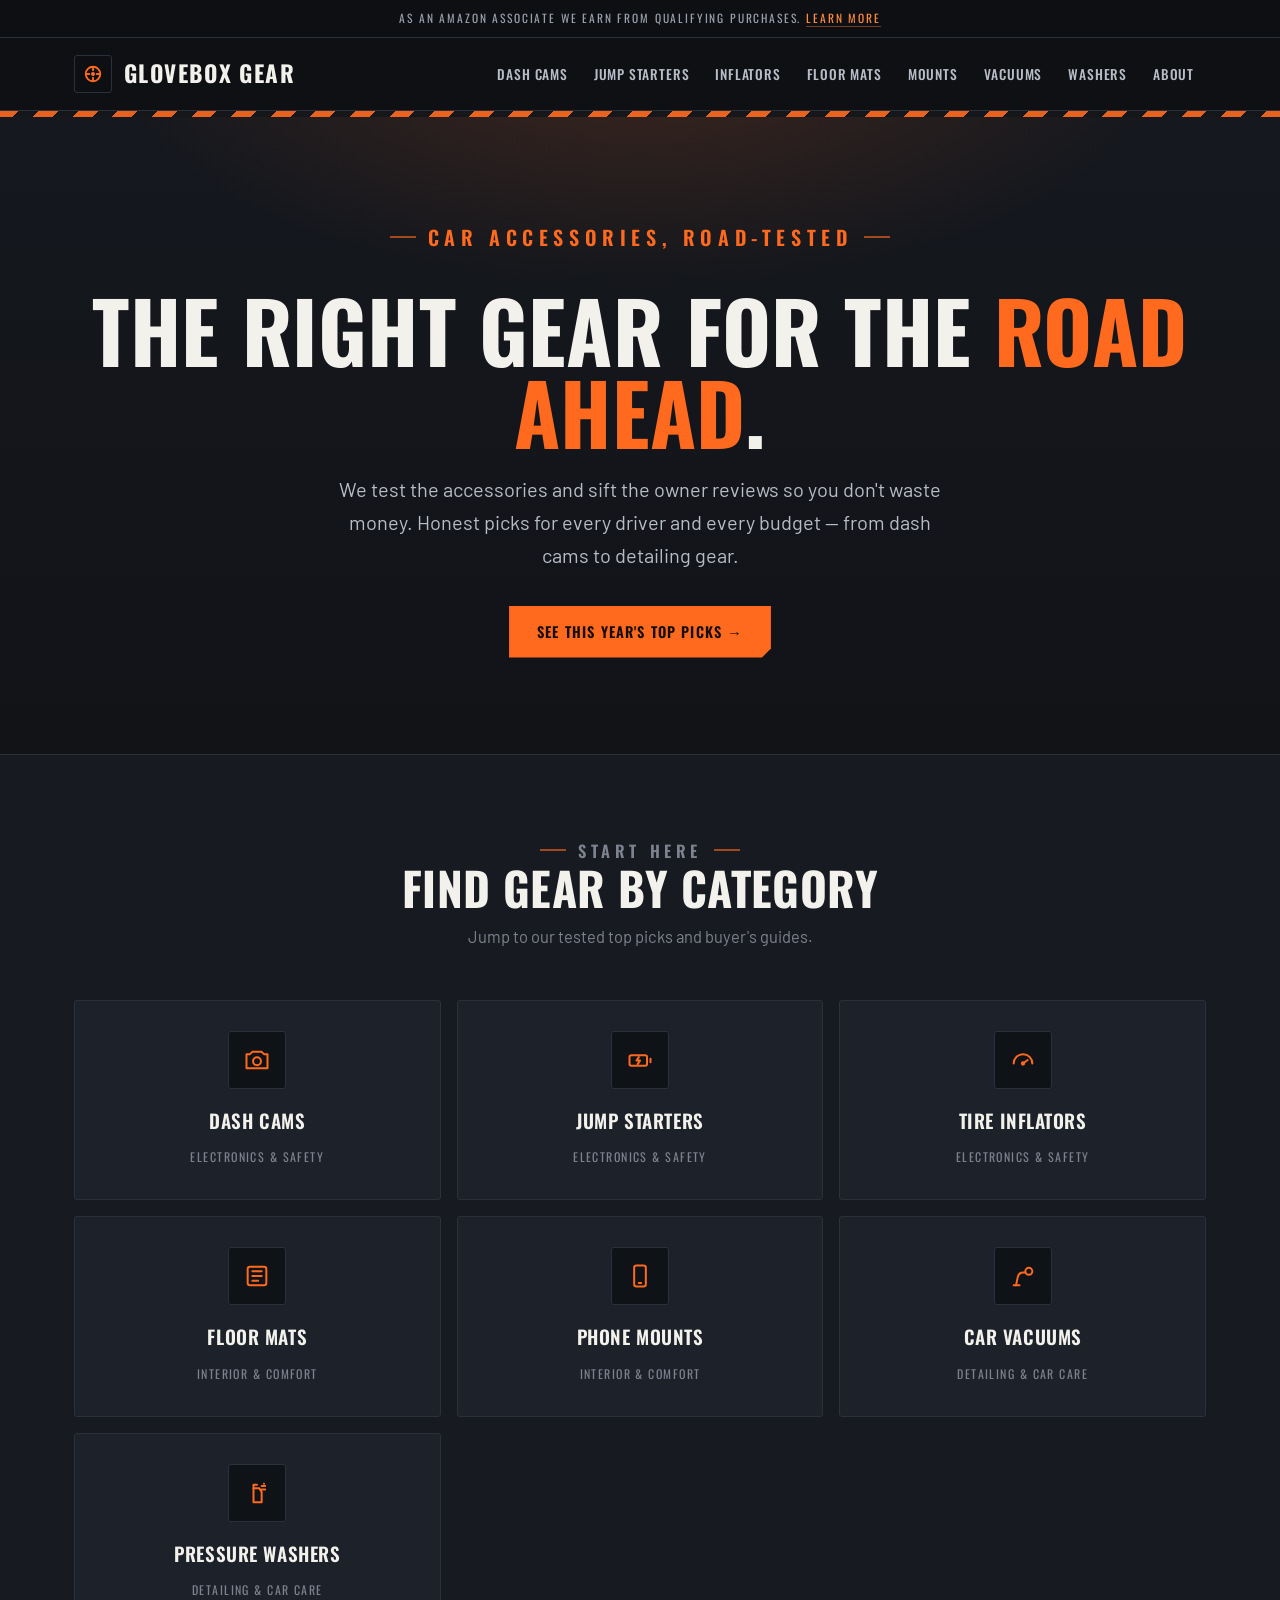
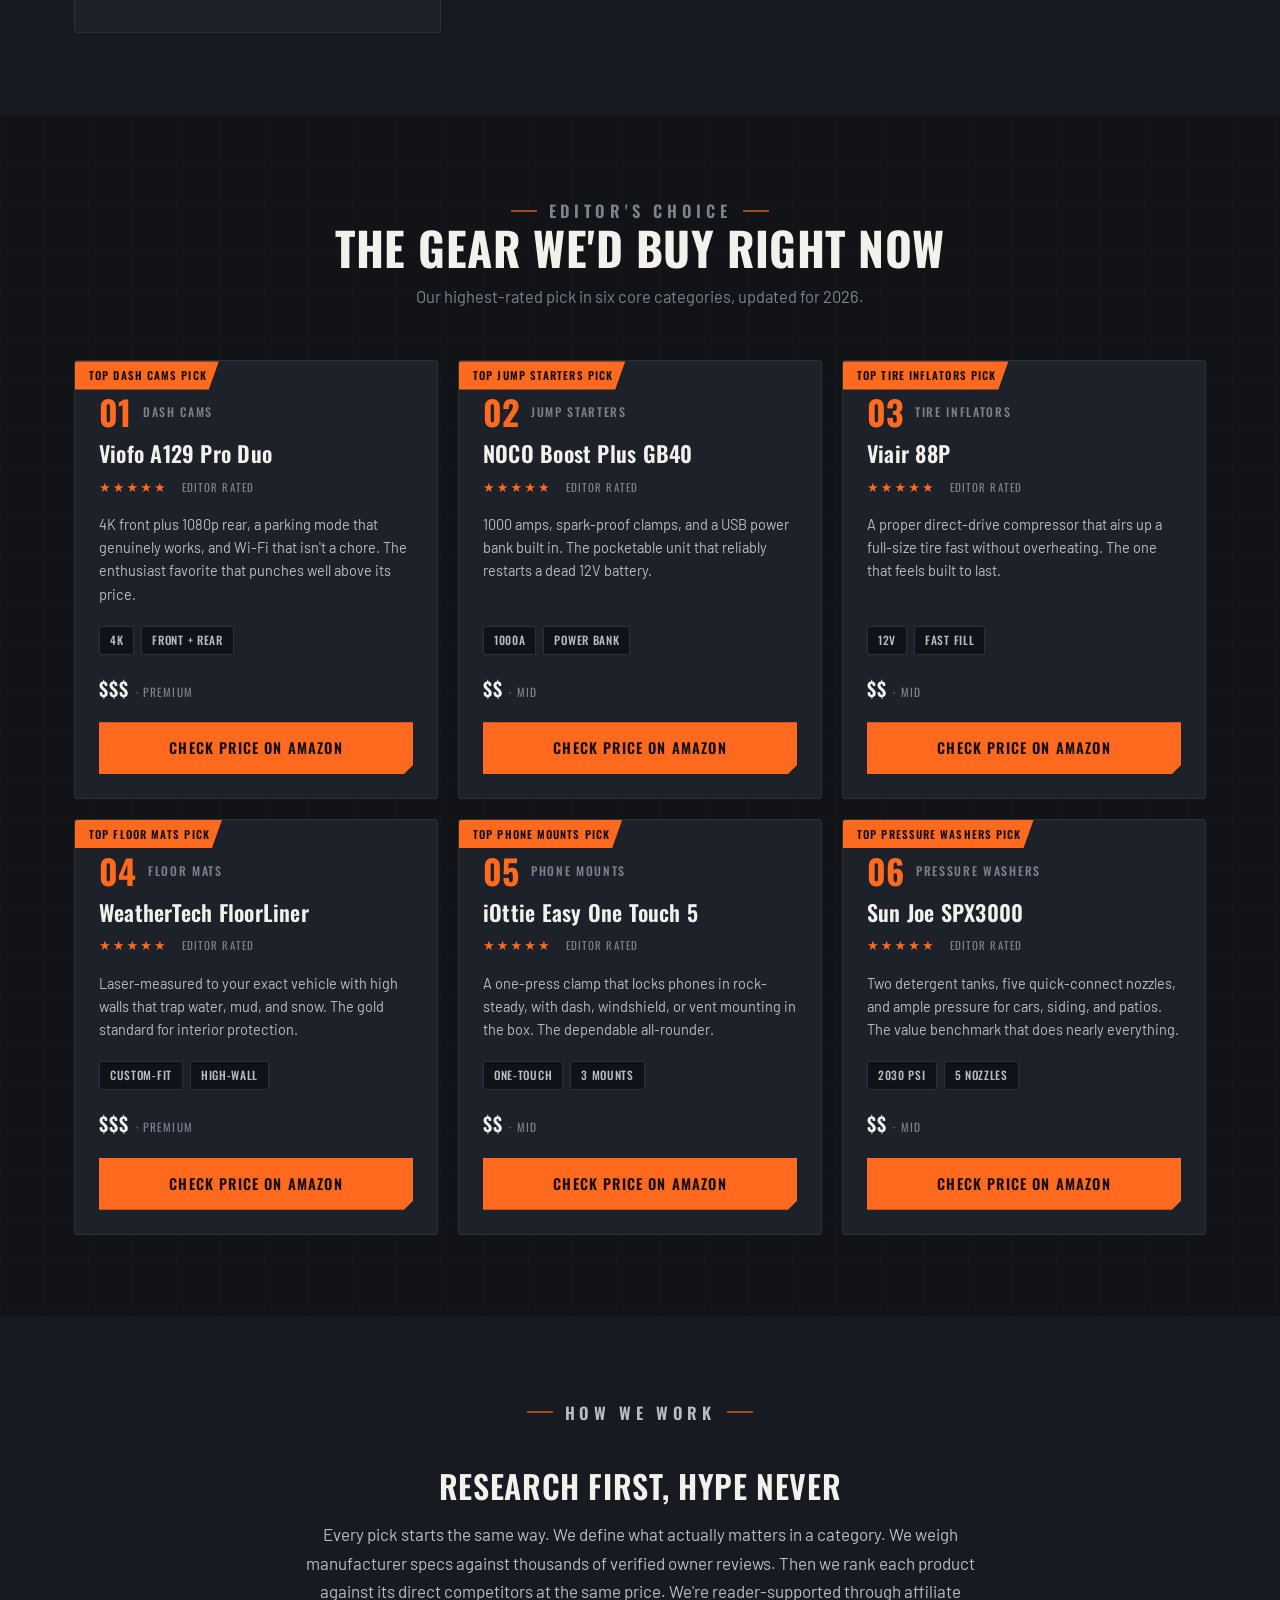
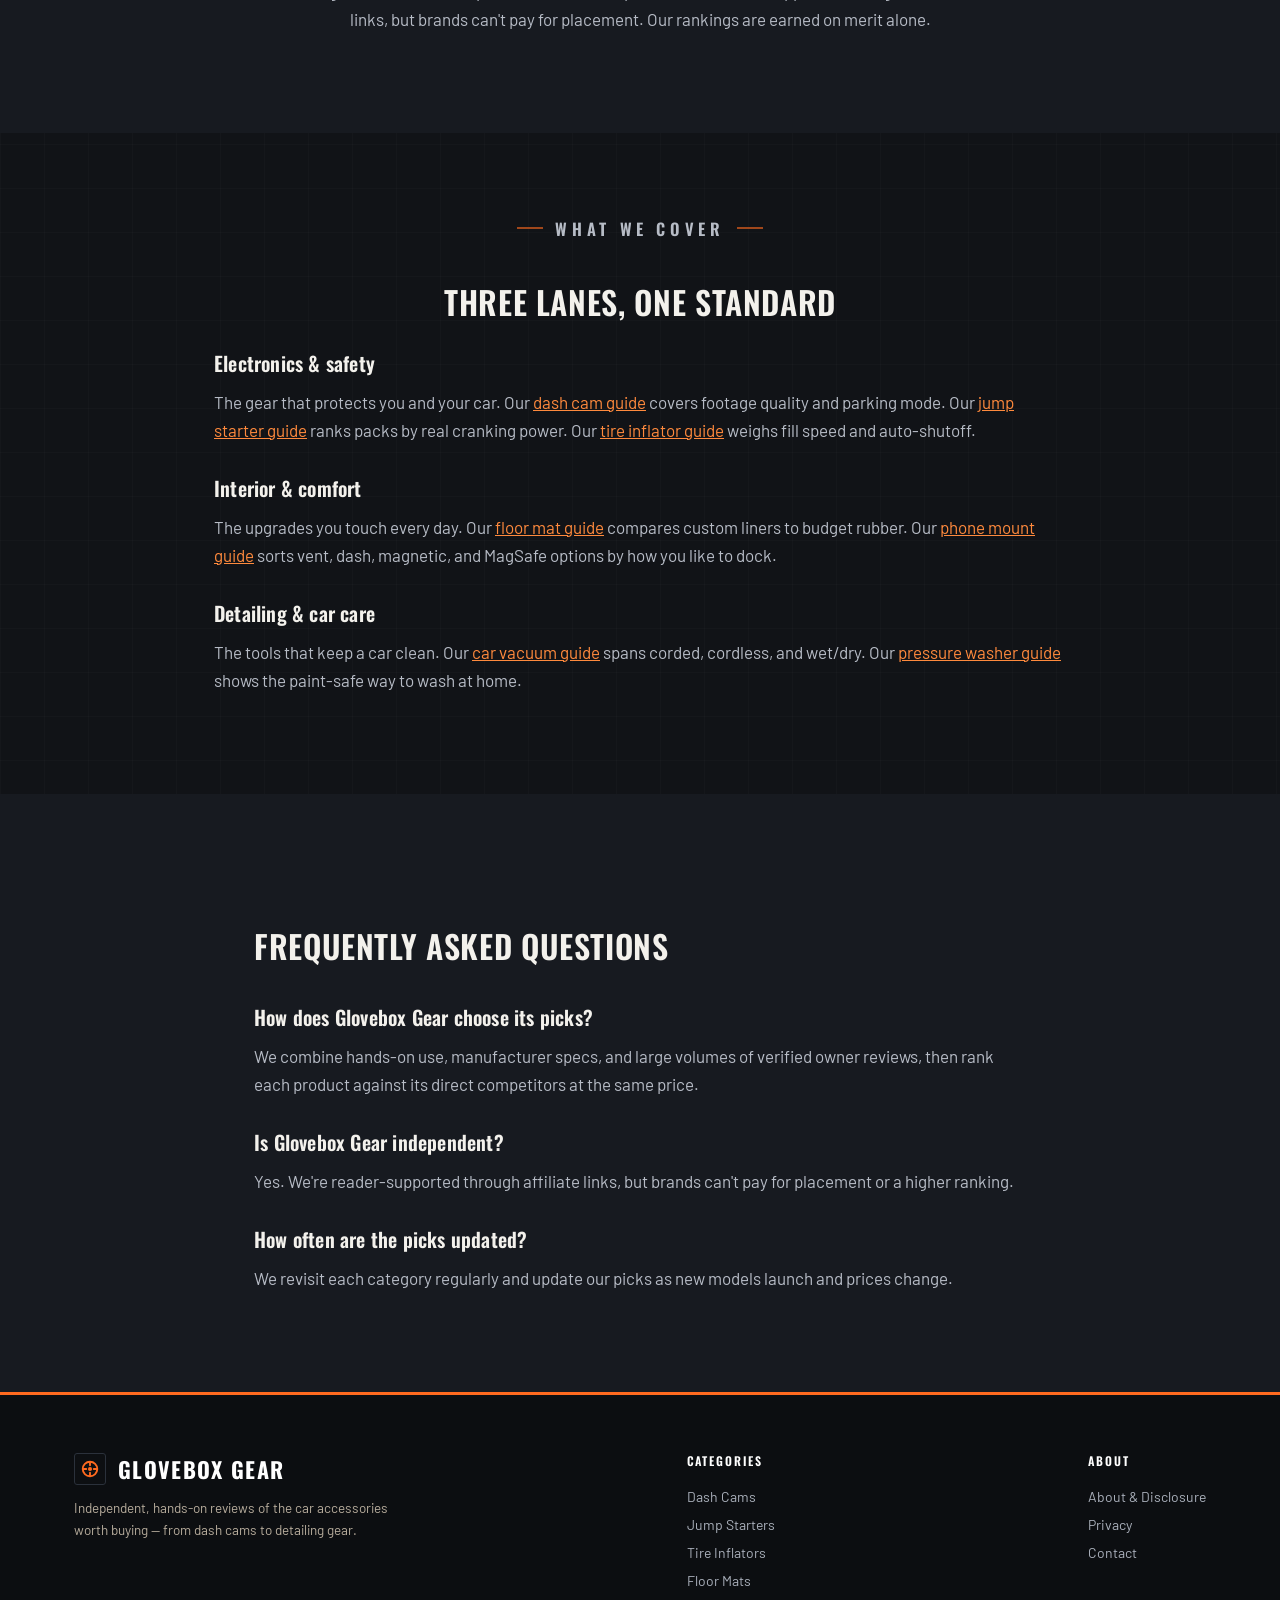
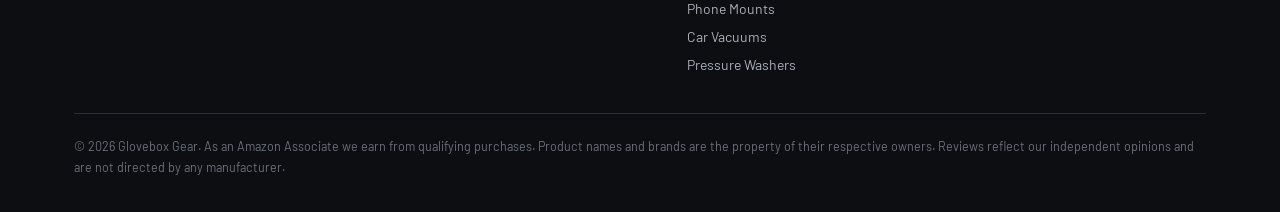
==== commit 7b4faf5b: "Content: depth sections + readability edits (audit fixes)" ====
--- a/index.html
+++ b/index.html
@@ -104,7 +104,19 @@
 <section>
   <div class="wrap prose" style="text-align:center;max-width:720px">
     <div class="section-head" style="margin-bottom:18px"><p class="eyebrow">How We Work</p><h2>Research first, hype never</h2></div>
-    <p>Every pick starts with the same process: we define what actually matters in a category, weigh manufacturer specs against large volumes of verified owner reviews, and rank each product against its direct competitors at the same price. We're reader-supported through affiliate links, but brands can't pay for placement — our rankings are earned on merit alone.</p>
+    <p>Every pick starts the same way. We define what actually matters in a category. We weigh manufacturer specs against thousands of verified owner reviews. Then we rank each product against its direct competitors at the same price. We're reader-supported through affiliate links, but brands can't pay for placement. Our rankings are earned on merit alone.</p>
+  </div>
+</section>
+
+<section>
+  <div class="wrap prose" style="max-width:900px">
+    <div class="section-head" style="margin-bottom:24px"><p class="eyebrow">What We Cover</p><h2>Three lanes, one standard</h2></div>
+    <h3>Electronics &amp; safety</h3>
+    <p>The gear that protects you and your car. Our <a href="dash-cams.html">dash cam guide</a> covers footage quality and parking mode. Our <a href="jump-starters.html">jump starter guide</a> ranks packs by real cranking power. Our <a href="tire-inflators.html">tire inflator guide</a> weighs fill speed and auto-shutoff.</p>
+    <h3>Interior &amp; comfort</h3>
+    <p>The upgrades you touch every day. Our <a href="floor-mats.html">floor mat guide</a> compares custom liners to budget rubber. Our <a href="phone-mounts.html">phone mount guide</a> sorts vent, dash, magnetic, and MagSafe options by how you like to dock.</p>
+    <h3>Detailing &amp; car care</h3>
+    <p>The tools that keep a car clean. Our <a href="car-vacuums.html">car vacuum guide</a> spans corded, cordless, and wet/dry. Our <a href="pressure-washers.html">pressure washer guide</a> shows the paint-safe way to wash at home.</p>
   </div>
 </section>
 
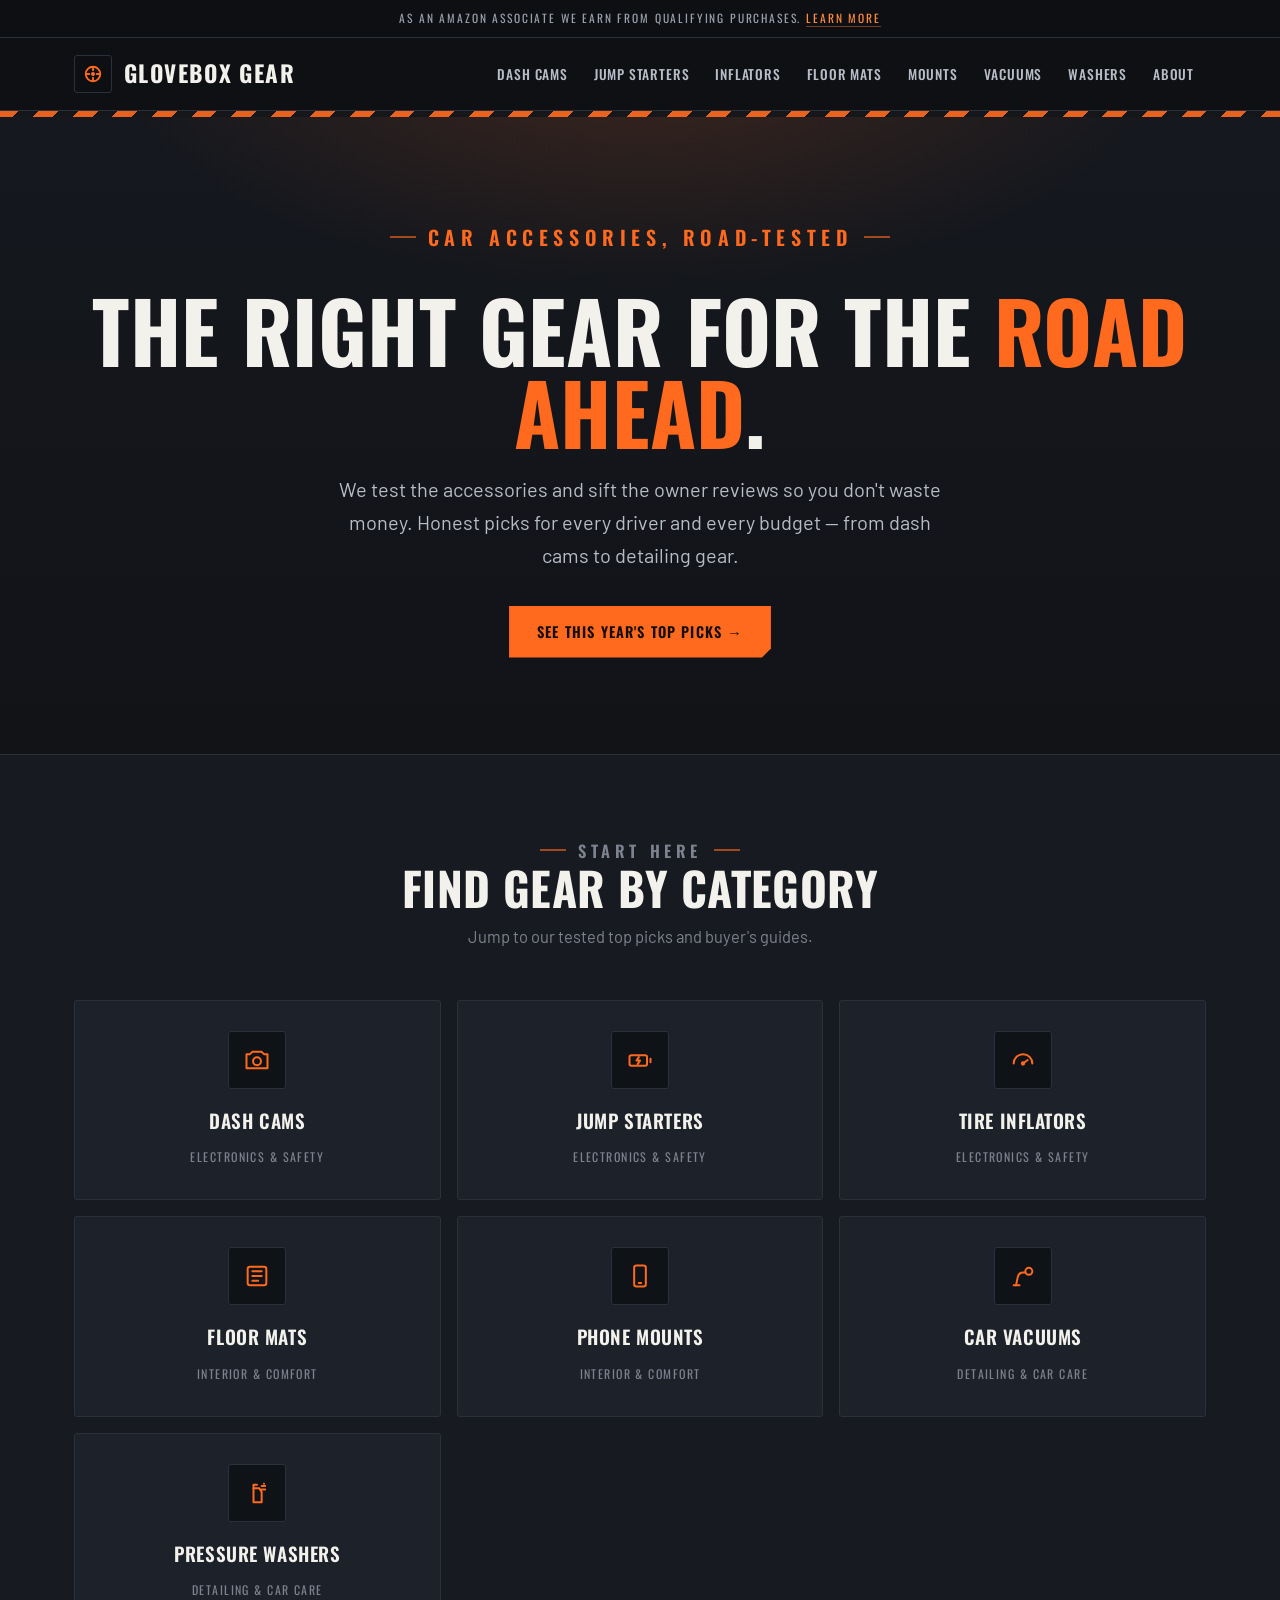
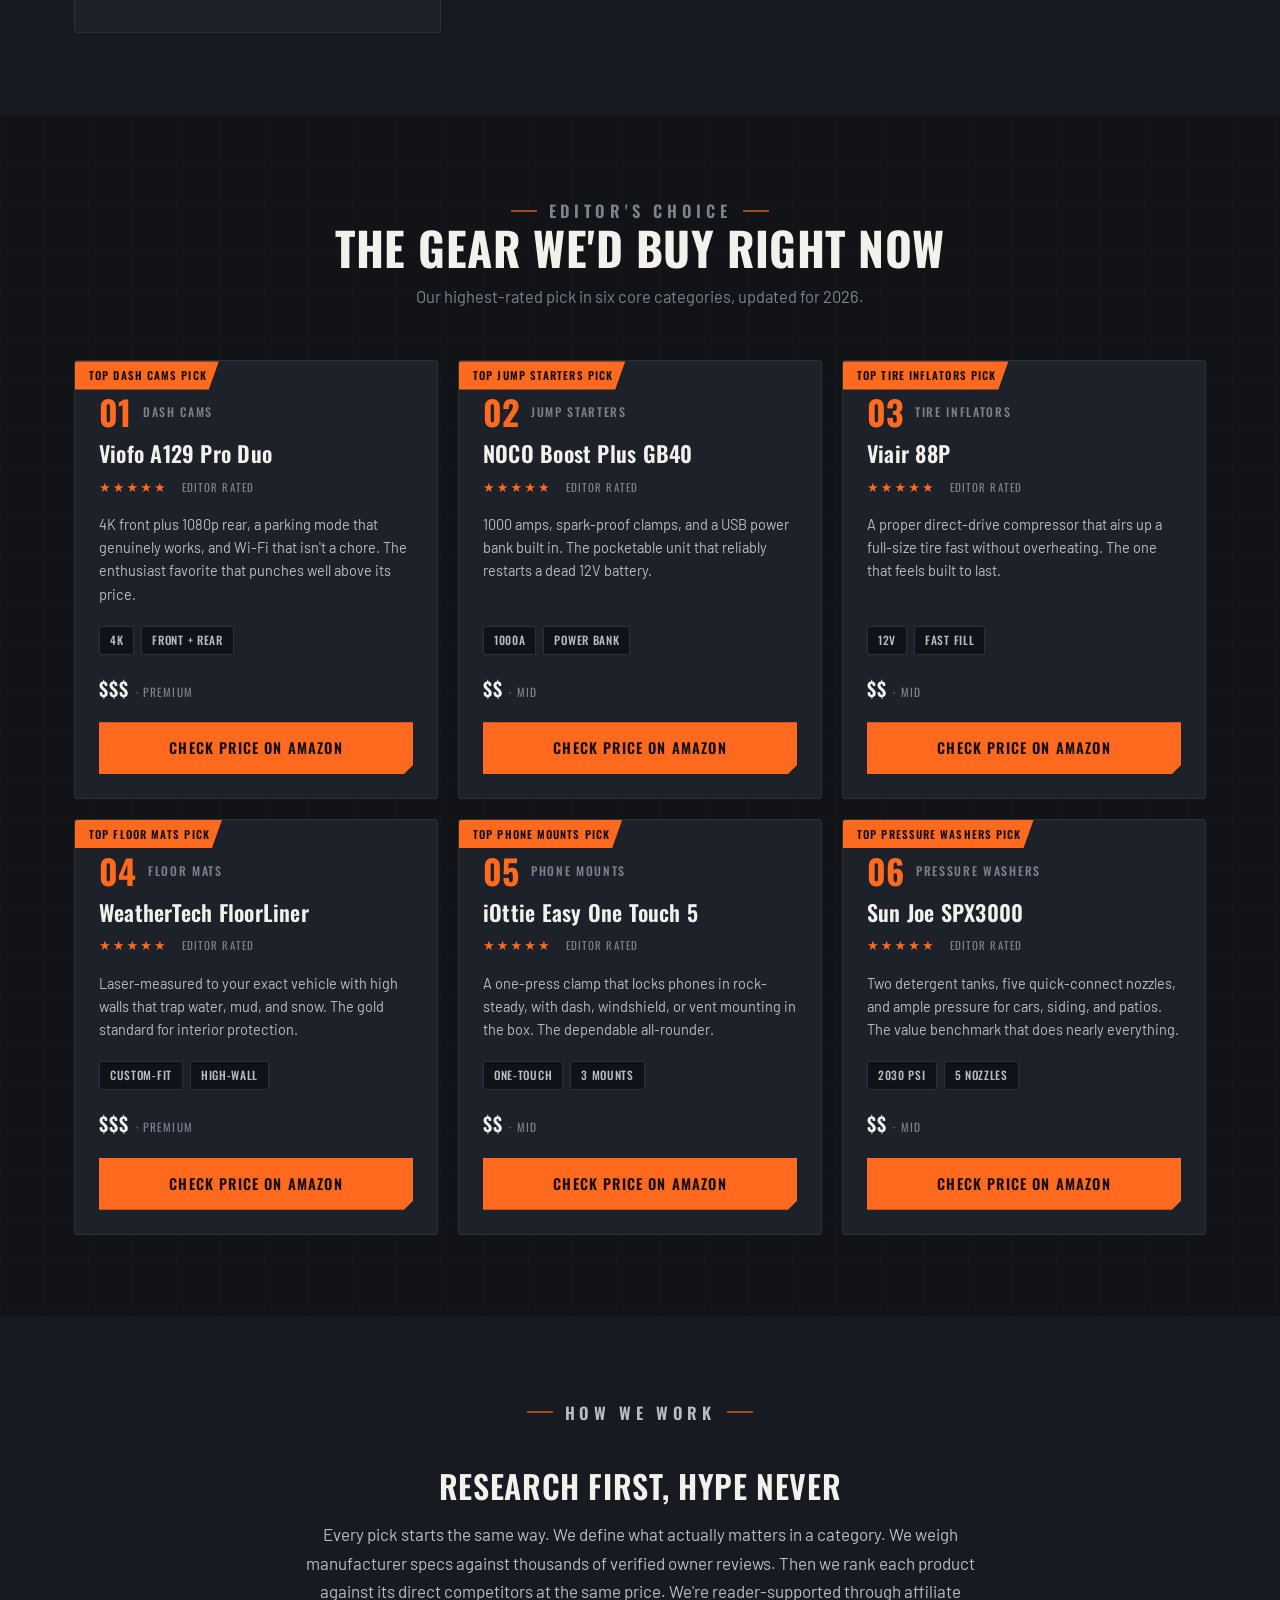
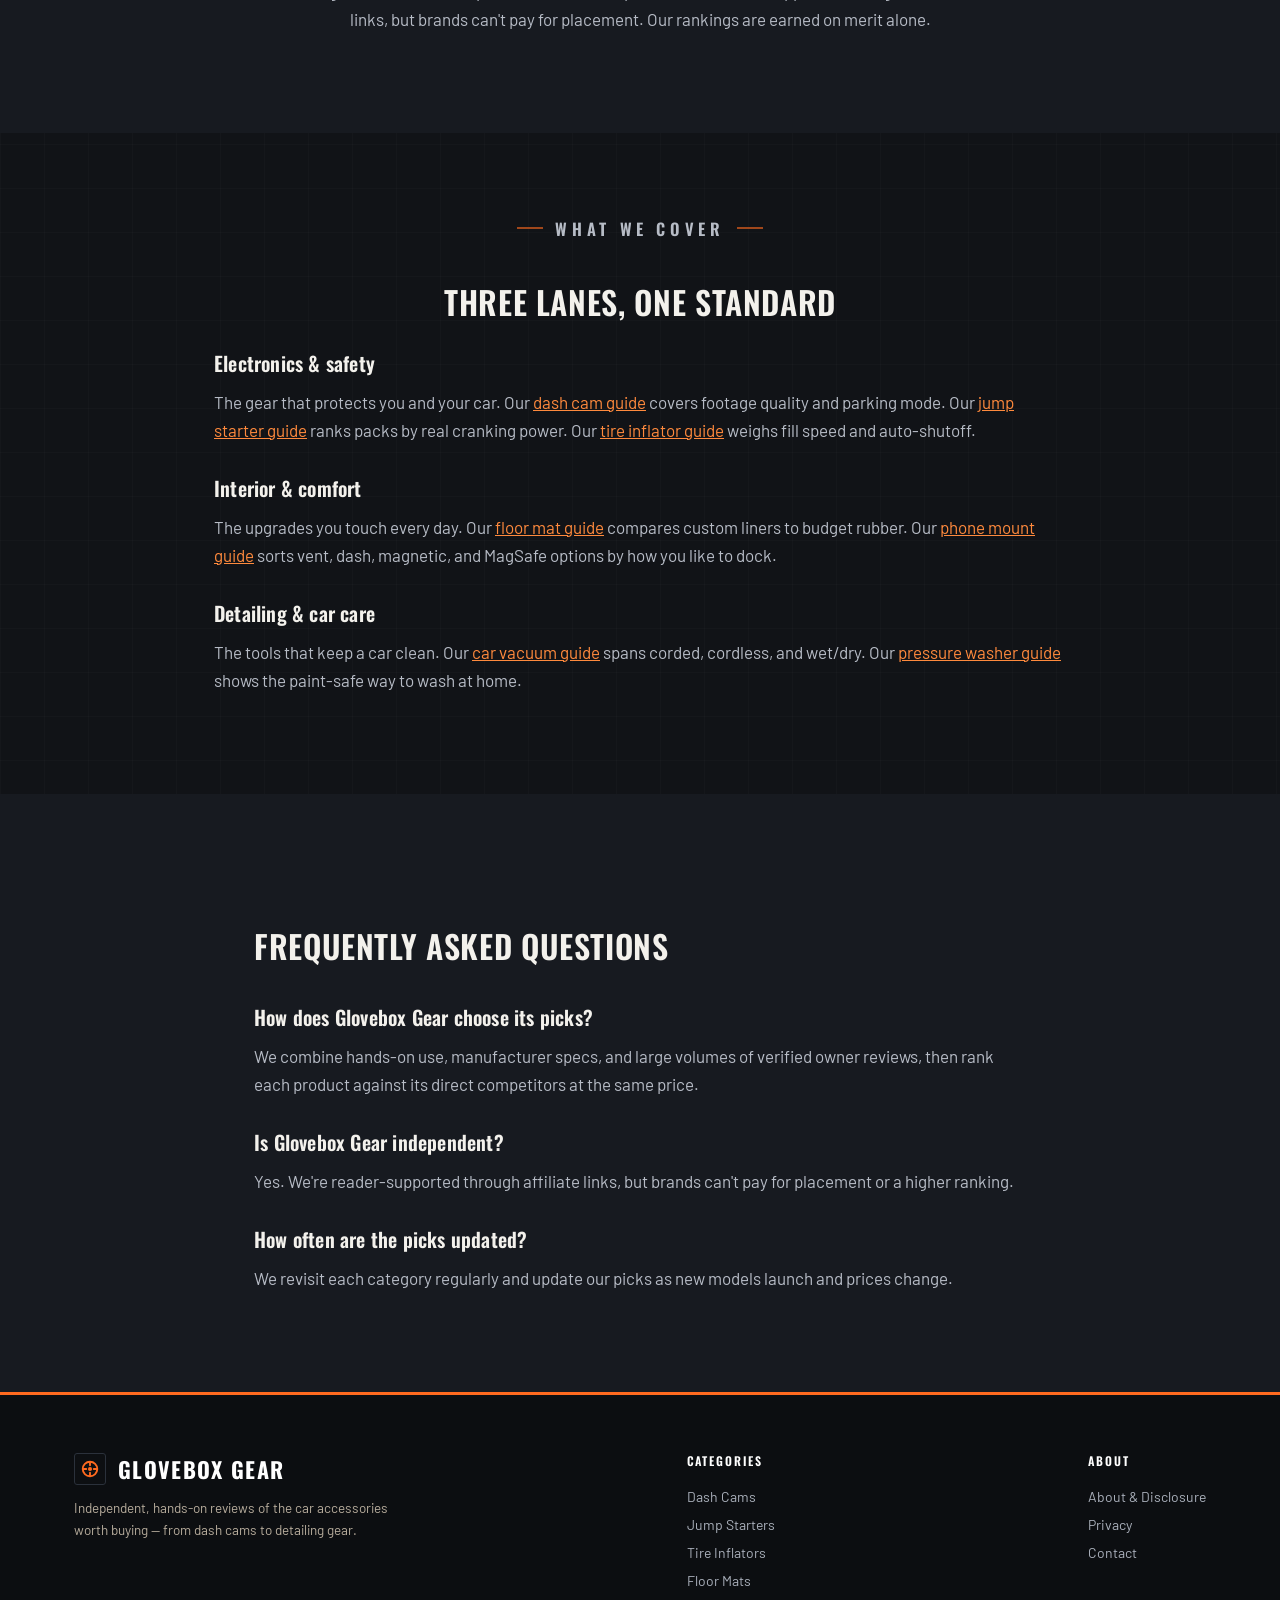
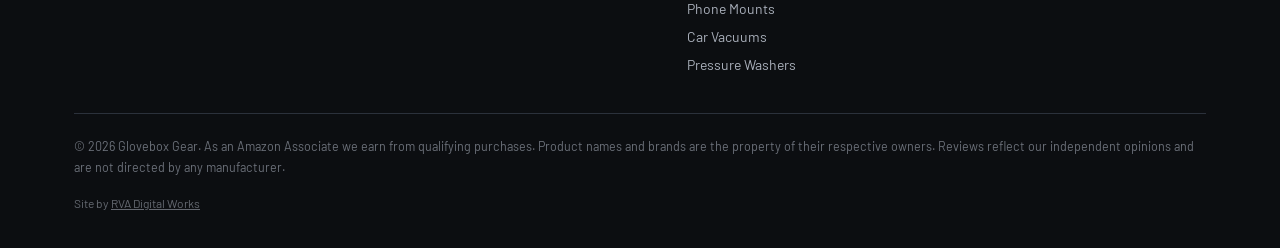
==== commit 1e6f2cdb: "Add RVA Digital Works footer credit" ====
--- a/index.html
+++ b/index.html
@@ -153,6 +153,7 @@
   <div class="wrap"><div class="foot-legal">
     © <span data-year>2026</span> Glovebox Gear. As an Amazon Associate we earn from qualifying purchases. Product names and brands are the property of their respective owners. Reviews reflect our independent opinions and are not directed by any manufacturer.
   </div></div>
+  <div class="wrap"><div style="margin-top:16px;font-size:12px;opacity:.62;">Site by <a href="https://rvadigitalworks.com" rel="noopener" target="_blank" style="color:inherit;text-decoration:underline;">RVA Digital Works</a></div></div>
 </footer>
 <script src="assets/main.js"></script>
 </body>
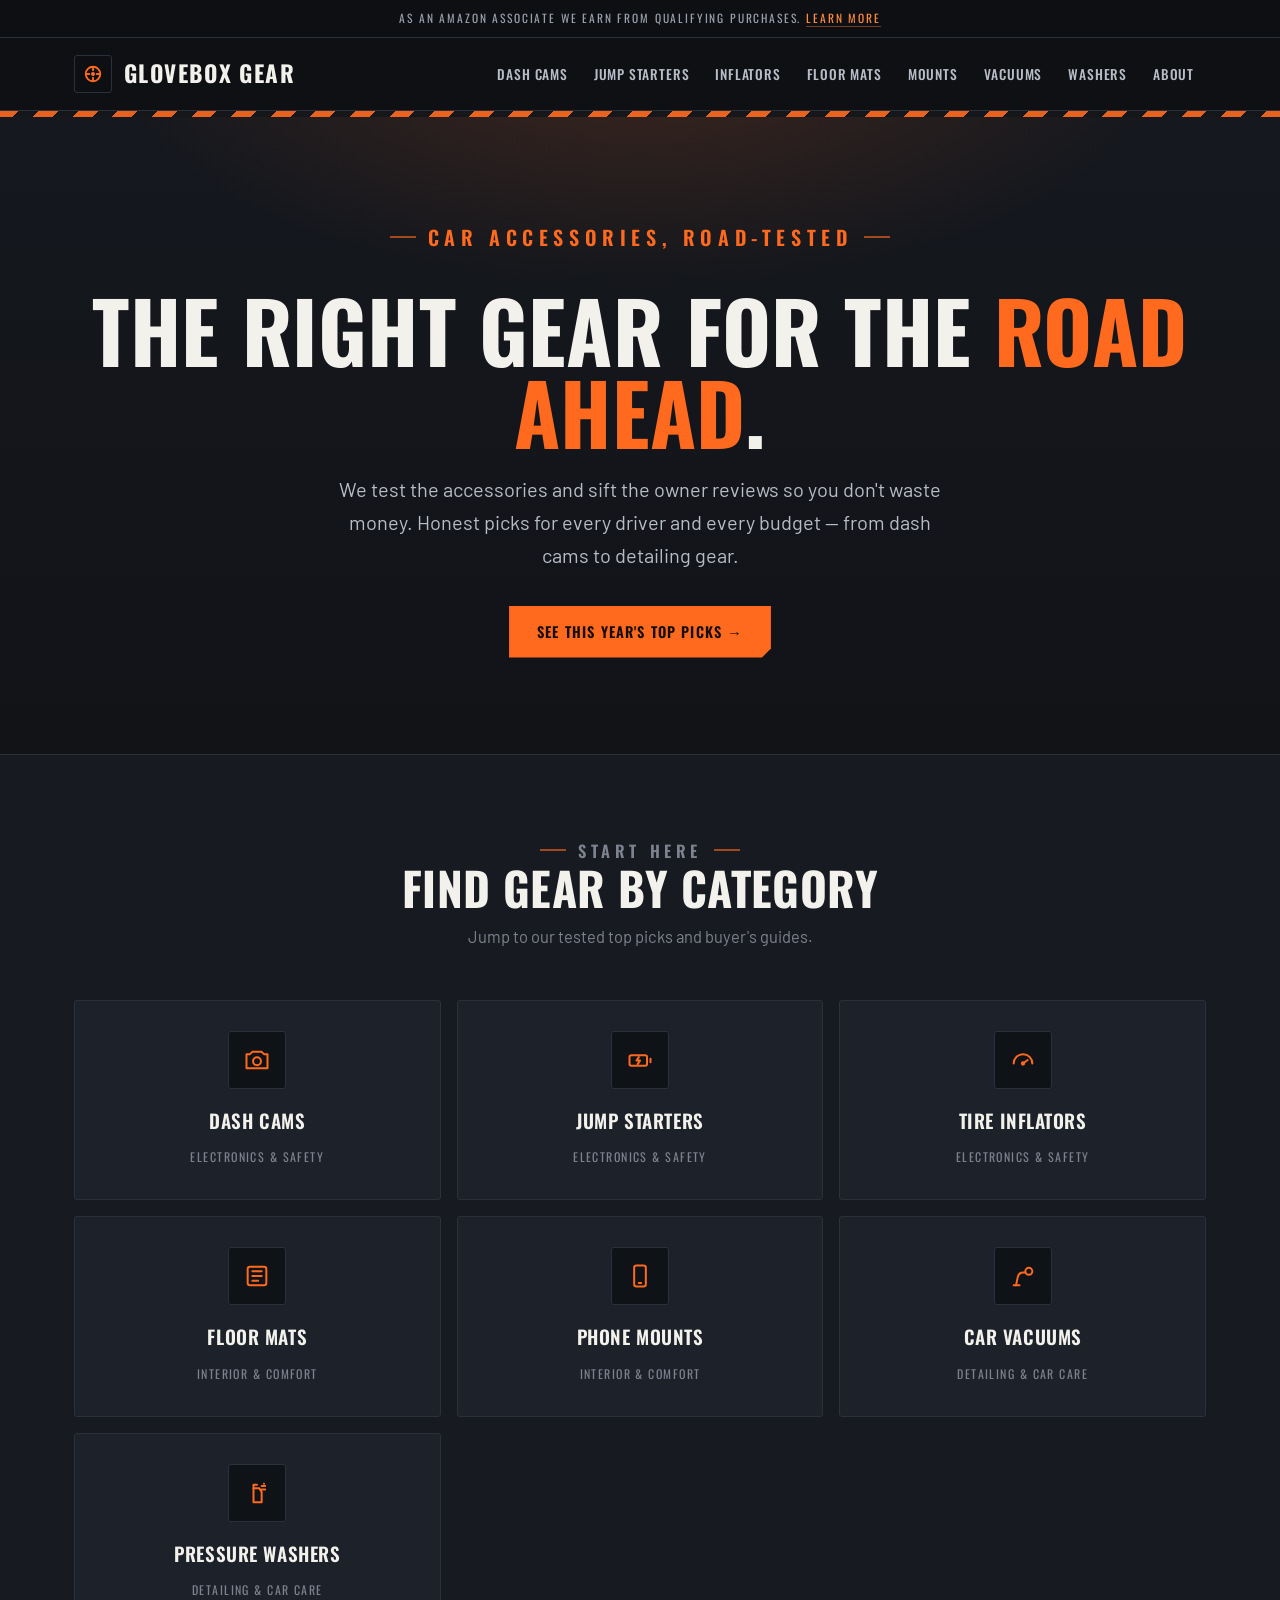
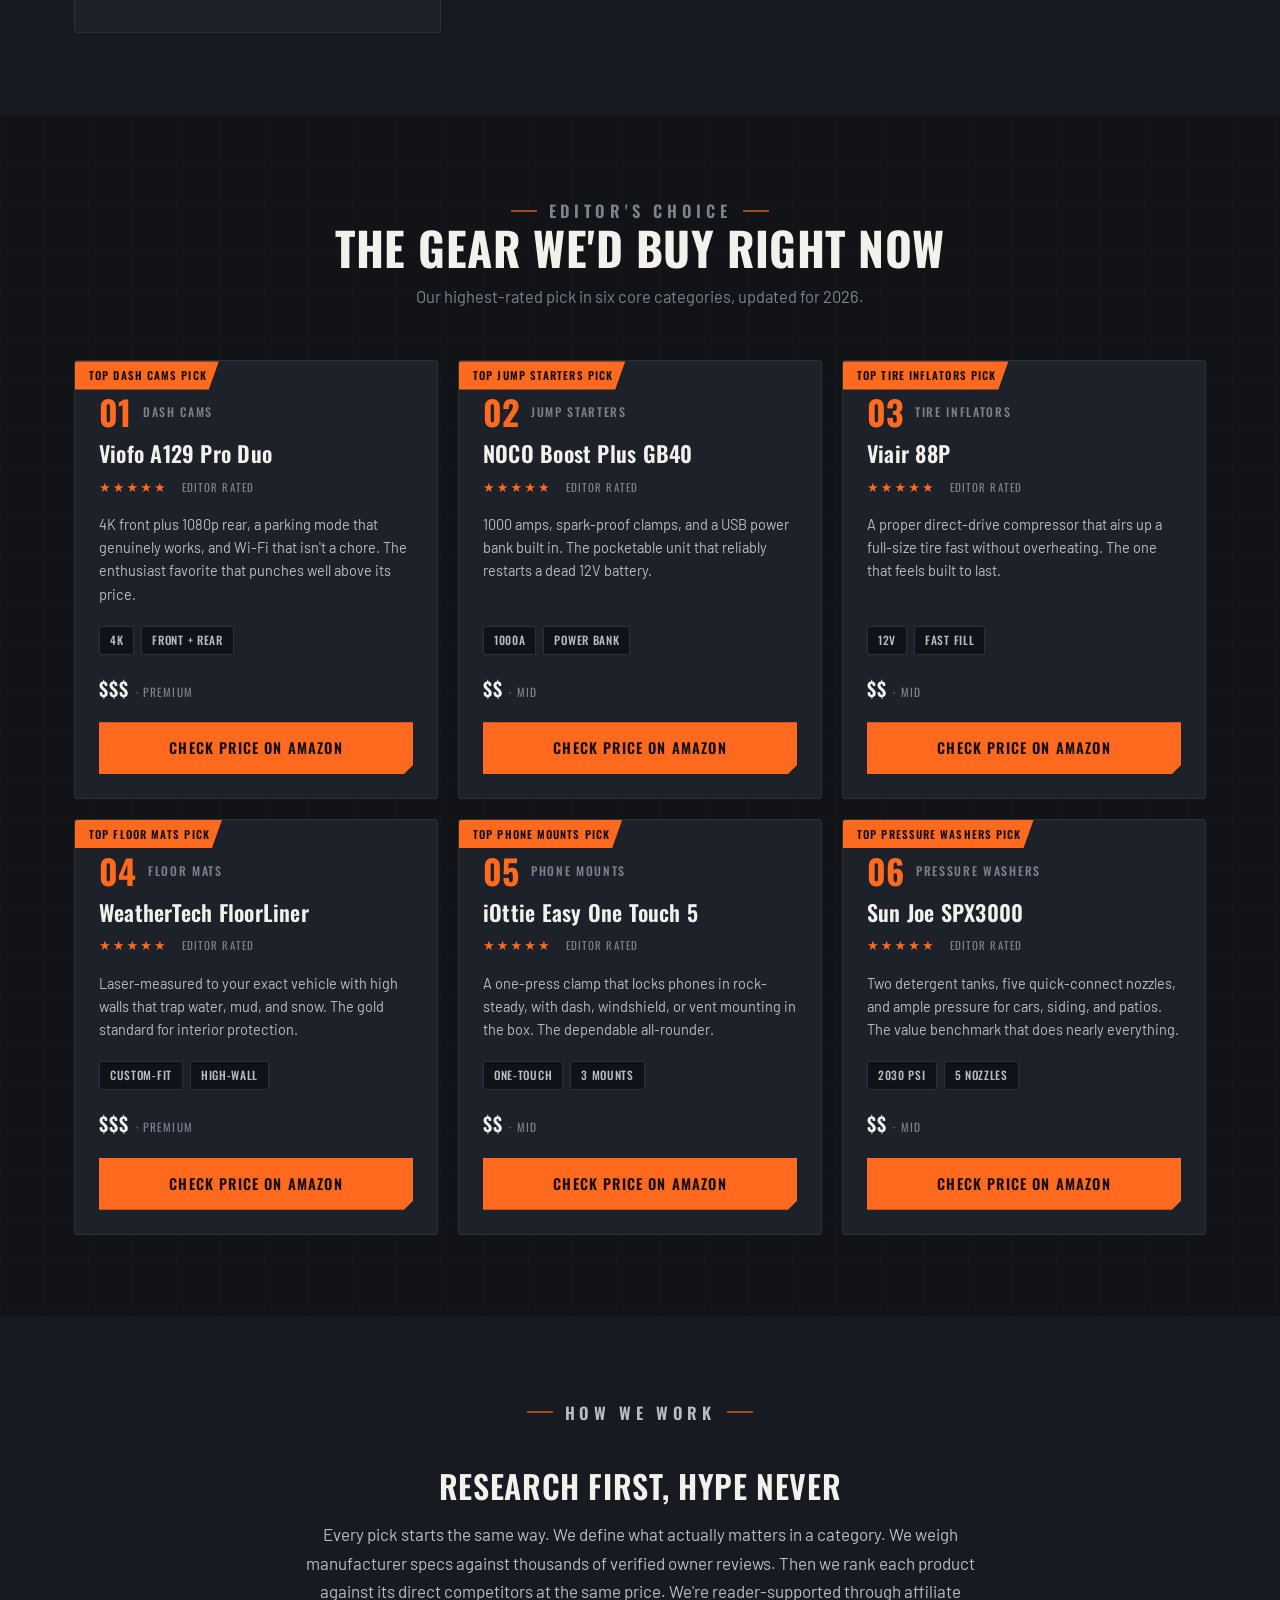
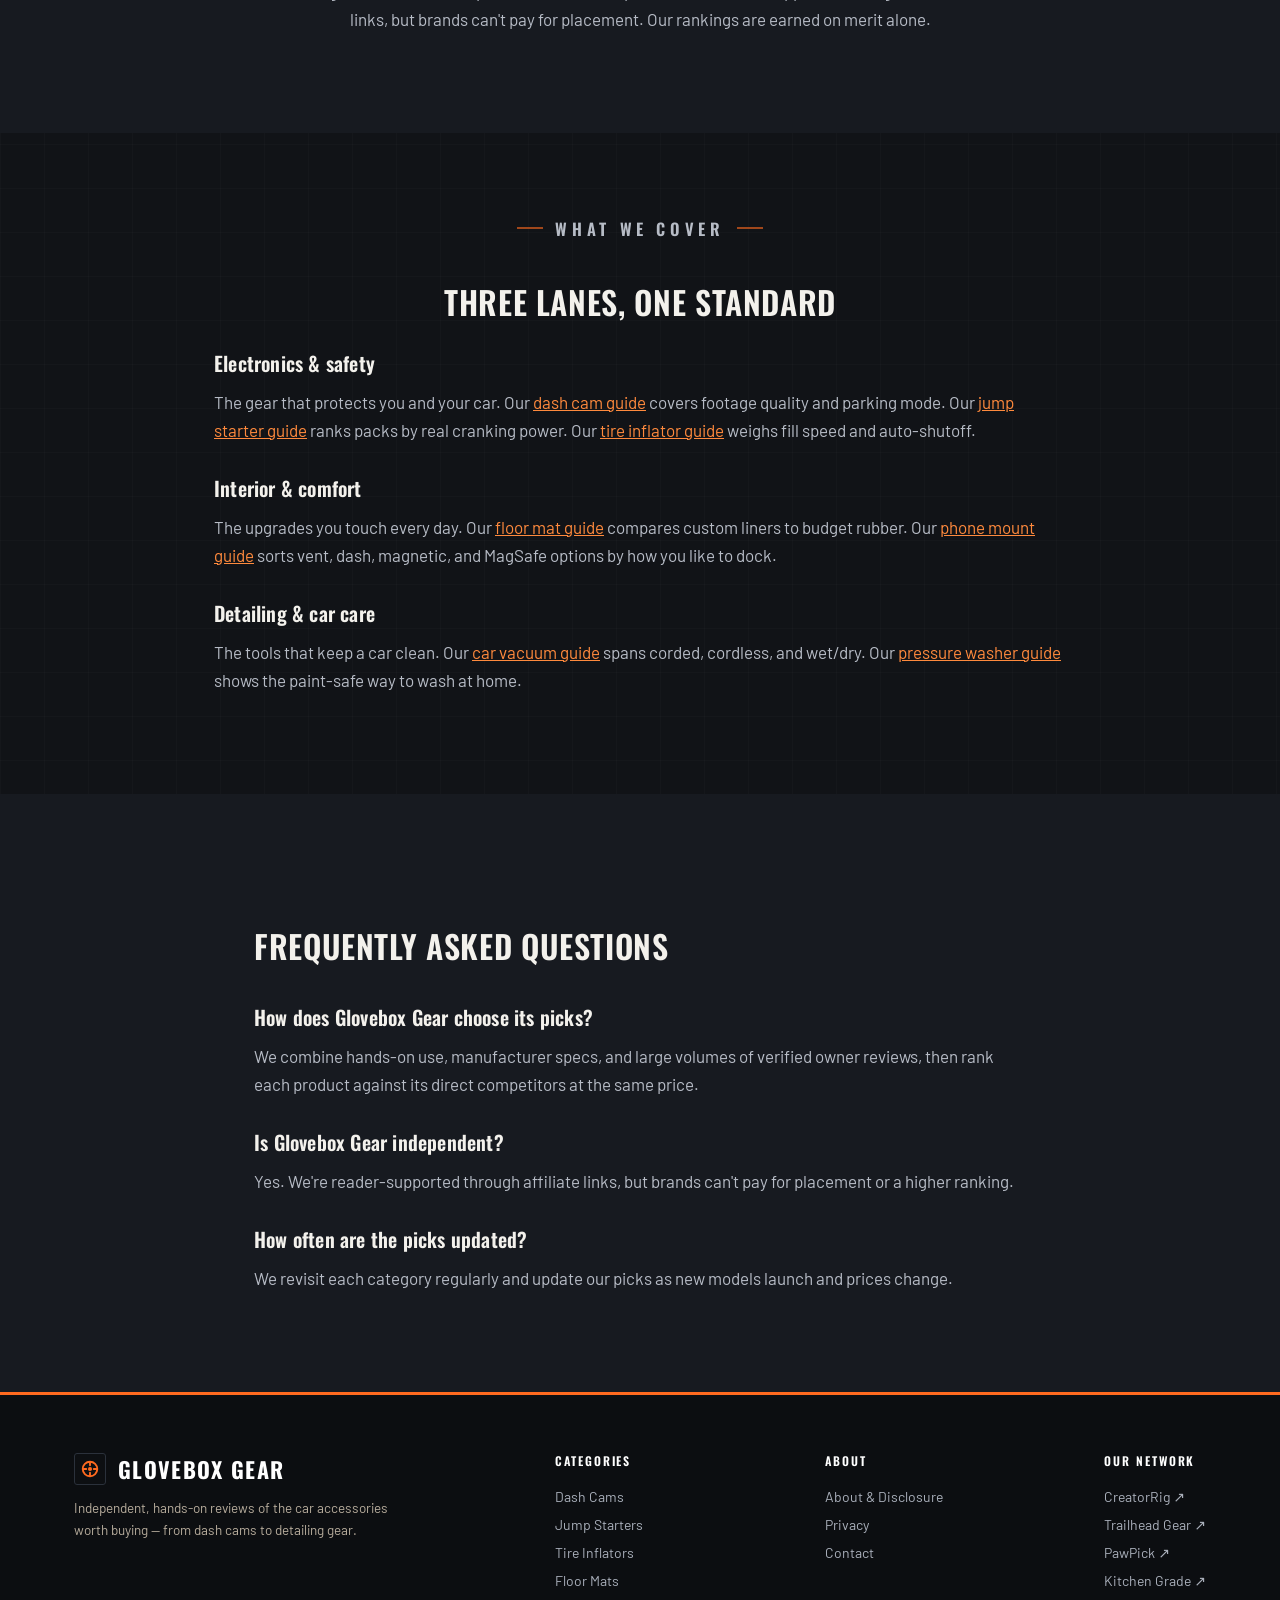
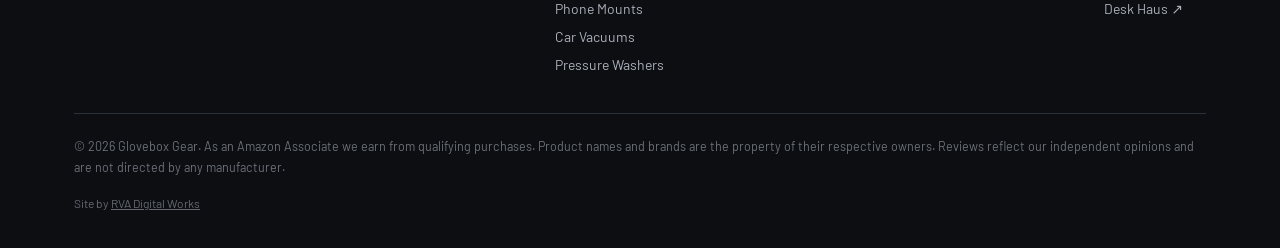
==== commit 3b97f113: "SEO: add Glovebox Gear to network footer for internal linking" ====
--- a/index.html
+++ b/index.html
@@ -149,6 +149,16 @@
         <li><a href="disclosure.html#contact">Contact</a></li>
       </ul>
     </div>
+    <div class="foot-col">
+      <h4>Our Network</h4>
+      <ul>
+        <li><a href="https://creator-rig.com">CreatorRig &#8599;</a></li>
+        <li><a href="https://www.trailhead-gear.com">Trailhead Gear &#8599;</a></li>
+        <li><a href="https://paw-pick.com">PawPick &#8599;</a></li>
+        <li><a href="https://kitchen-grade.com">Kitchen Grade &#8599;</a></li>
+        <li><a href="https://desk-haus.com">Desk Haus &#8599;</a></li>
+      </ul>
+    </div>
   </div>
   <div class="wrap"><div class="foot-legal">
     © <span data-year>2026</span> Glovebox Gear. As an Amazon Associate we earn from qualifying purchases. Product names and brands are the property of their respective owners. Reviews reflect our independent opinions and are not directed by any manufacturer.
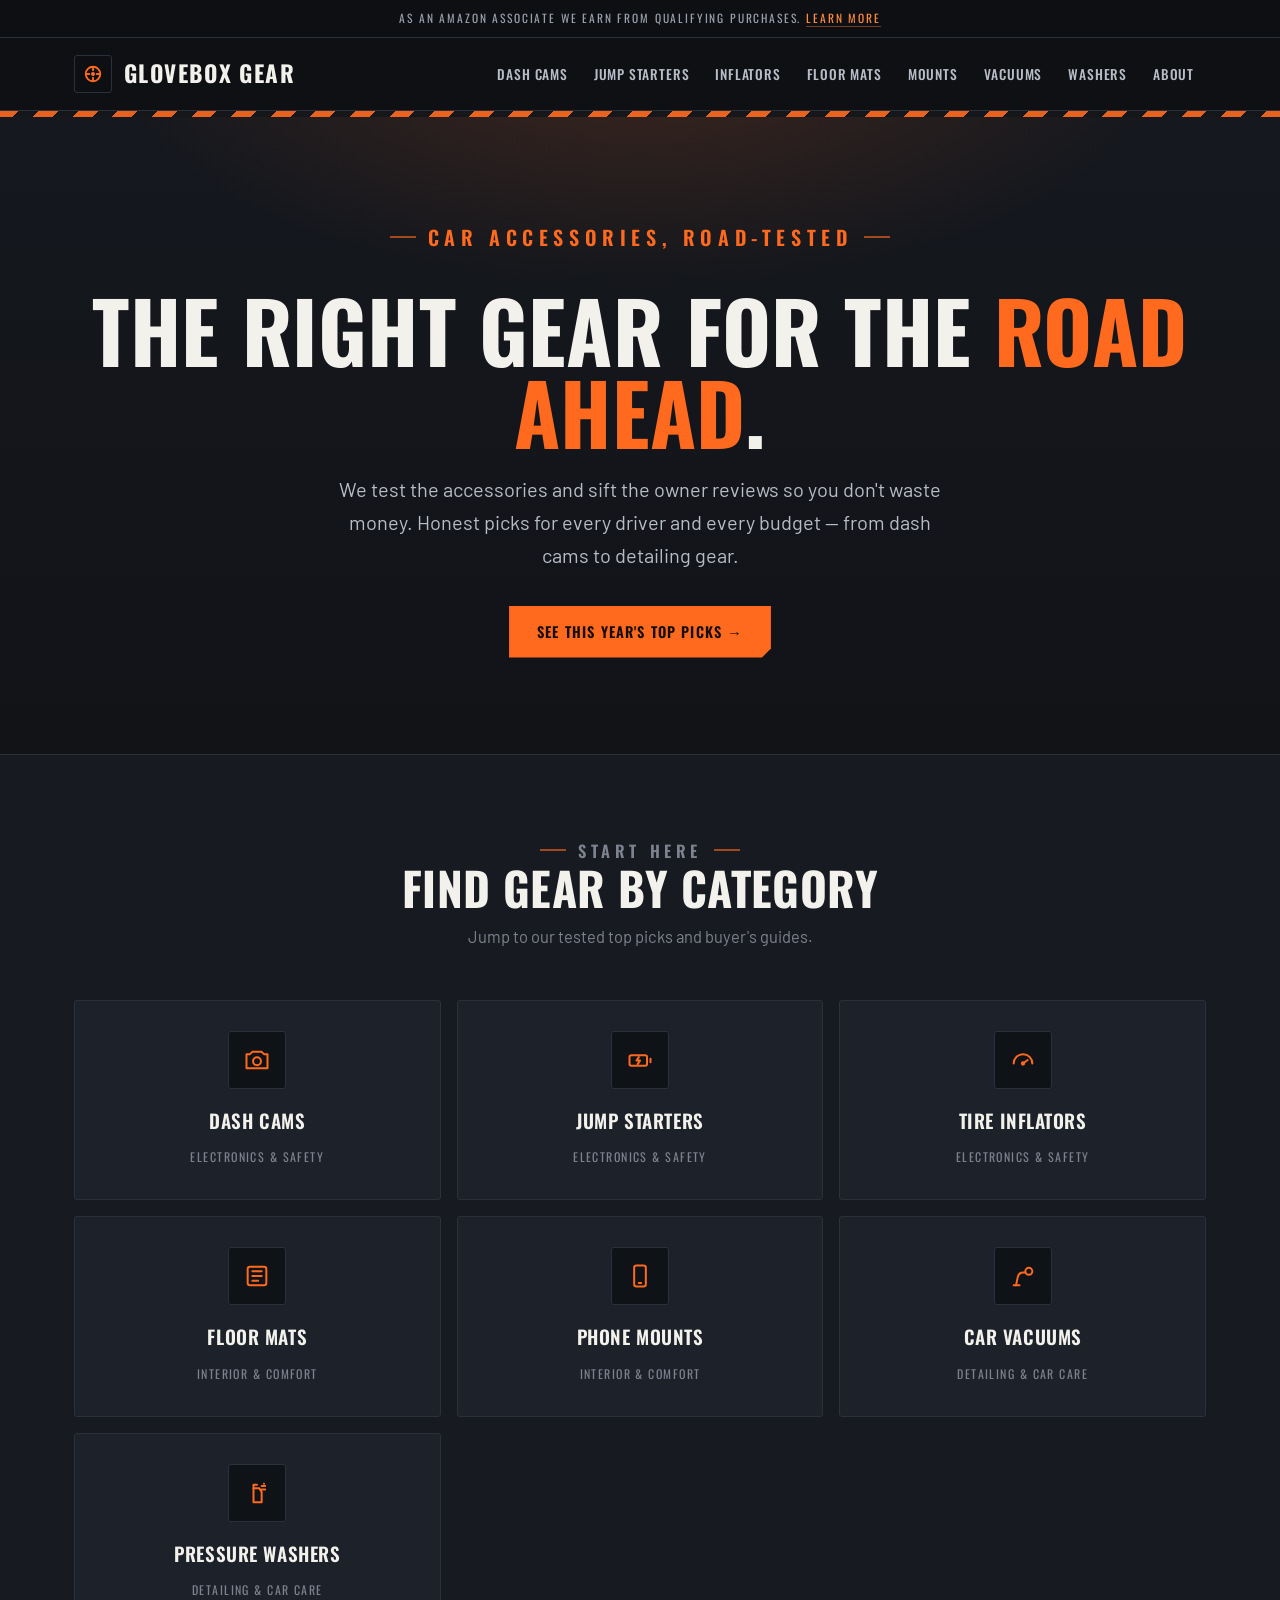
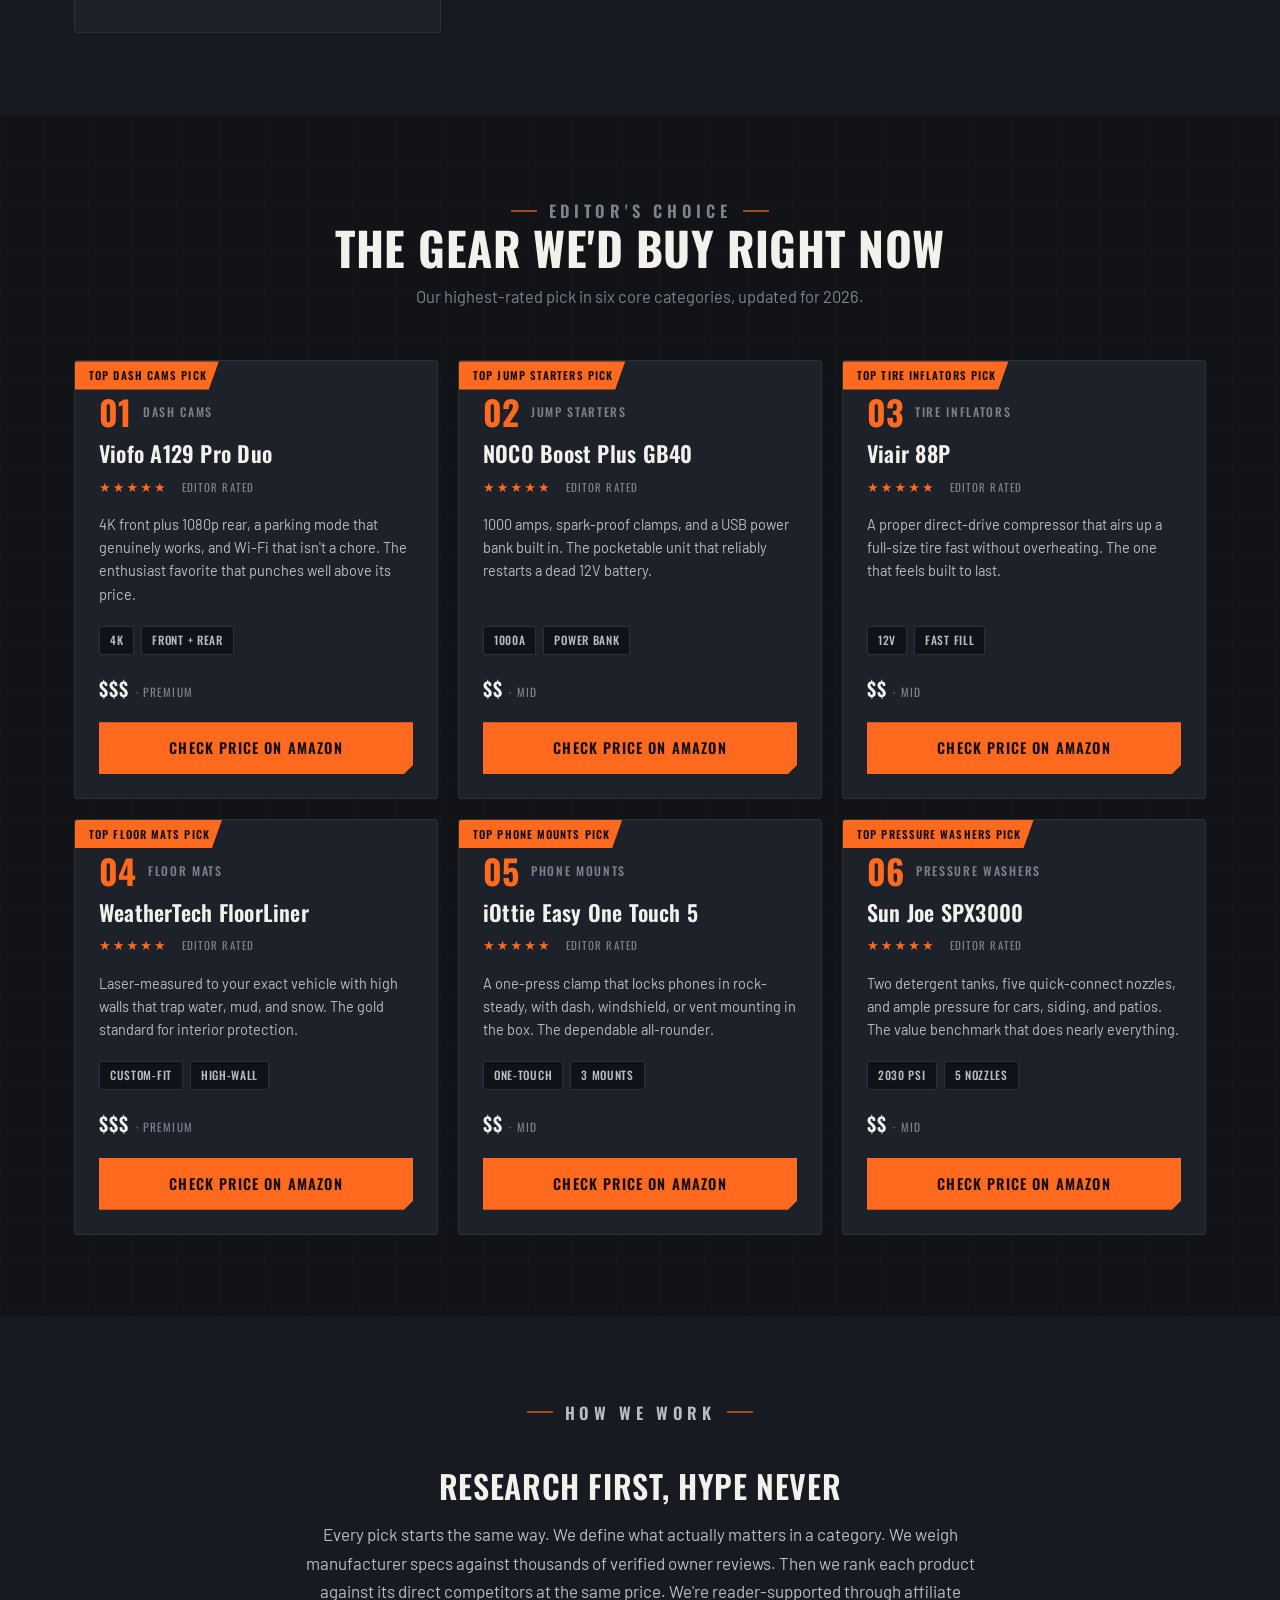
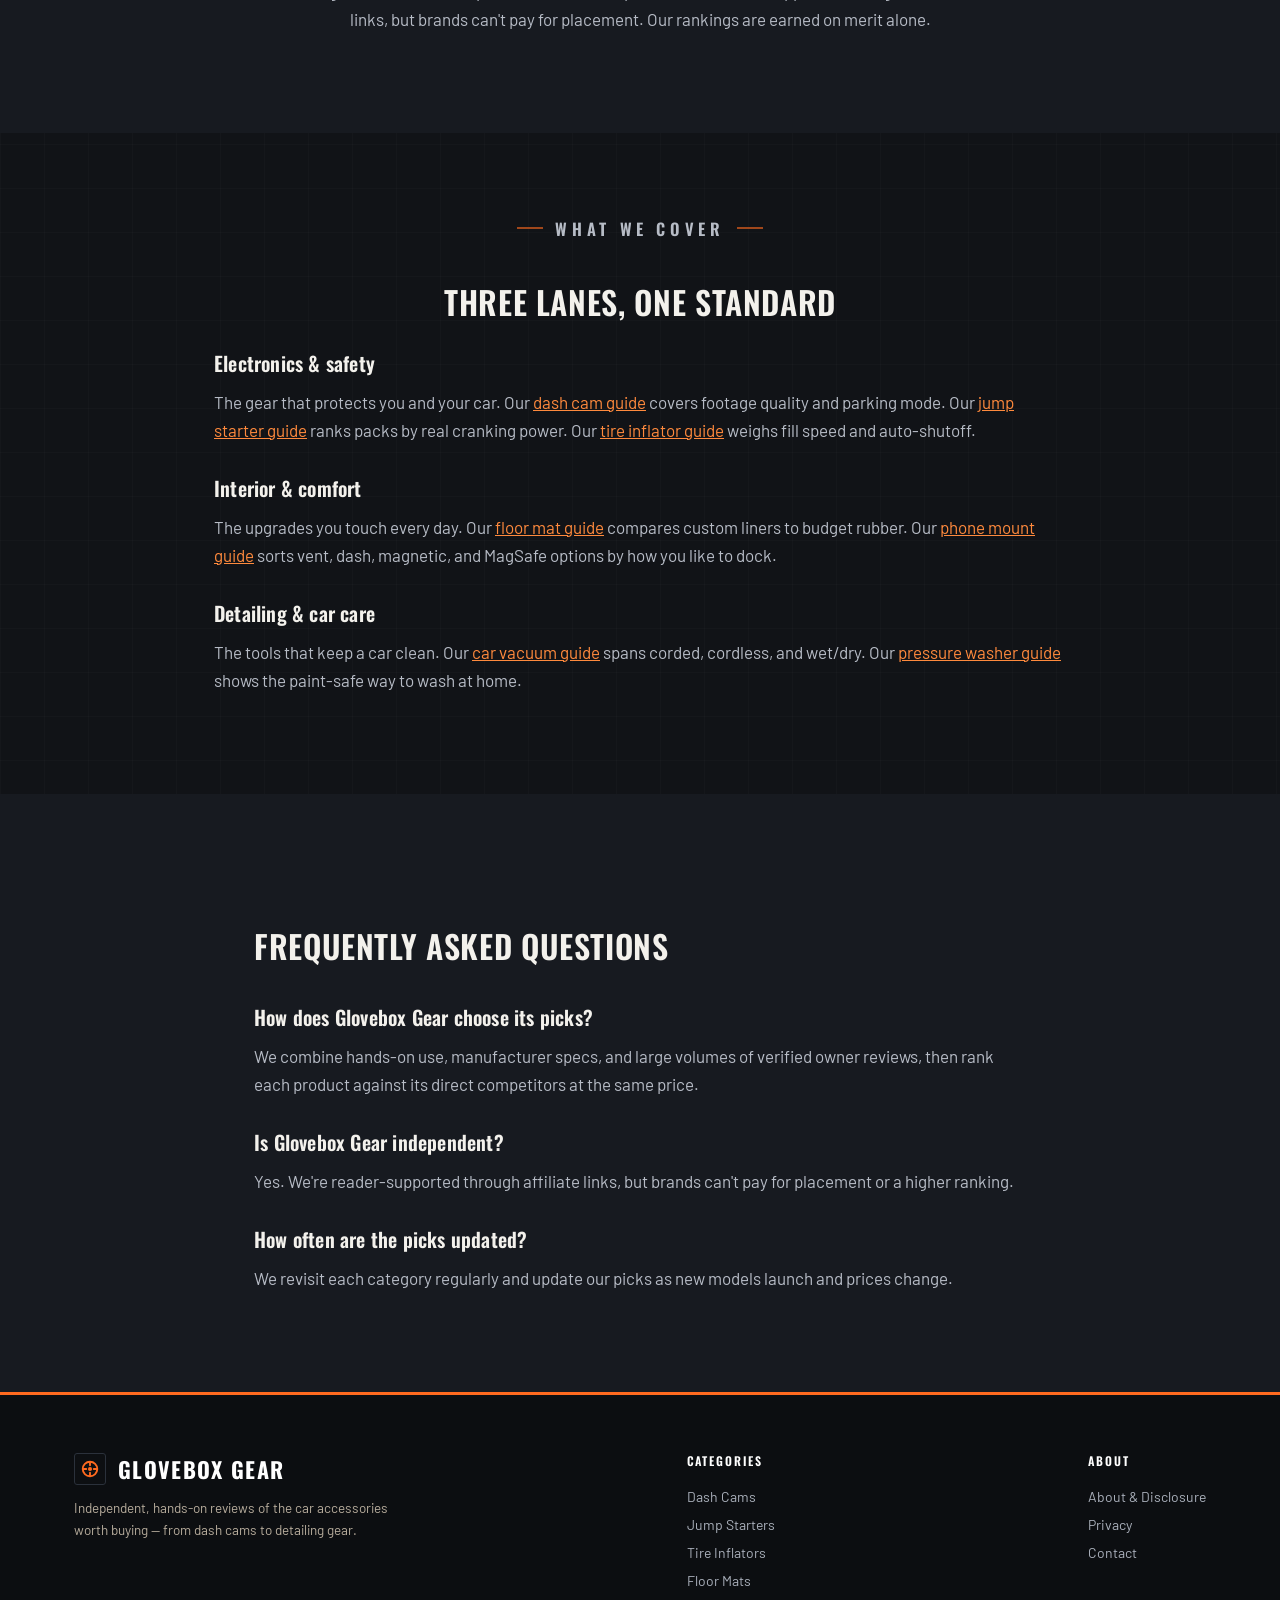
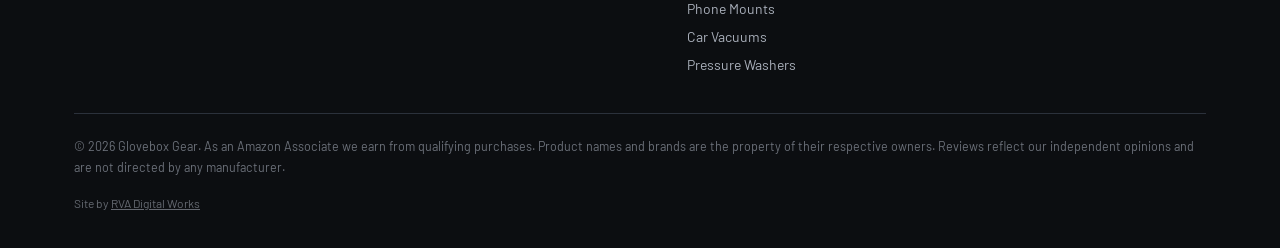
==== commit 3452162b: "WIP handoff from JAKE 2026-10-19 14:54" ====
--- a/index.html
+++ b/index.html
@@ -27,6 +27,7 @@
 {"@context": "https://schema.org", "@graph": [{"@type": "Organization", "name": "Glovebox Gear", "url": "https://glovebox-gear.com/", "logo": "https://glovebox-gear.com/favicon.svg"}, {"@type": "WebSite", "name": "Glovebox Gear", "url": "https://glovebox-gear.com/"}, {"@type": "WebPage", "url": "https://glovebox-gear.com/", "name": "Glovebox Gear — Honest Car Accessory Reviews (2026)", "description": "Tested, no-nonsense reviews of the best car accessories — dash cams, jump starters, tire inflators, floor mats, phone mounts, and car vacuums.", "author": {"@type": "Organization", "name": "Glovebox Gear Editorial Team"}, "publisher": {"@type": "Organization", "name": "Glovebox Gear", "url": "https://glovebox-gear.com/", "logo": {"@type": "ImageObject", "url": "https://glovebox-gear.com/favicon.svg"}}, "datePublished": "2026-07-14", "dateModified": "2026-07-14"}, {"@type": "ItemList", "name": "Editor's Choice", "itemListElement": [{"@type": "ListItem", "position": 1, "name": "Viofo A129 Pro Duo"}, {"@type": "ListItem", "position": 2, "name": "NOCO Boost Plus GB40"}, {"@type": "ListItem", "position": 3, "name": "Viair 88P"}, {"@type": "ListItem", "position": 4, "name": "WeatherTech FloorLiner"}, {"@type": "ListItem", "position": 5, "name": "iOttie Easy One Touch 5"}, {"@type": "ListItem", "position": 6, "name": "Sun Joe SPX3000"}]}, {"@type": "FAQPage", "mainEntity": [{"@type": "Question", "name": "How does Glovebox Gear choose its picks?", "acceptedAnswer": {"@type": "Answer", "text": "We combine hands-on use, manufacturer specs, and large volumes of verified owner reviews, then rank each product against its direct competitors at the same price."}}, {"@type": "Question", "name": "Is Glovebox Gear independent?", "acceptedAnswer": {"@type": "Answer", "text": "Yes. We're reader-supported through affiliate links, but brands can't pay for placement or a higher ranking."}}, {"@type": "Question", "name": "How often are the picks updated?", "acceptedAnswer": {"@type": "Answer", "text": "We revisit each category regularly and update our picks as new models launch and prices change."}}]}]}
 </script>
 <script defer src="/_vercel/insights/script.js"></script>
+<script defer src="/_vercel/speed-insights/script.js"></script>
 </head>
 <body>
 <div class="topbar">As an Amazon Associate we earn from qualifying purchases. <a href="disclosure.html">Learn more</a></div>
@@ -149,16 +150,7 @@
         <li><a href="disclosure.html#contact">Contact</a></li>
       </ul>
     </div>
-    <div class="foot-col">
-      <h4>Our Network</h4>
-      <ul>
-        <li><a href="https://creator-rig.com">CreatorRig &#8599;</a></li>
-        <li><a href="https://www.trailhead-gear.com">Trailhead Gear &#8599;</a></li>
-        <li><a href="https://paw-pick.com">PawPick &#8599;</a></li>
-        <li><a href="https://kitchen-grade.com">Kitchen Grade &#8599;</a></li>
-        <li><a href="https://desk-haus.com">Desk Haus &#8599;</a></li>
-      </ul>
-    </div>
+    
   </div>
   <div class="wrap"><div class="foot-legal">
     © <span data-year>2026</span> Glovebox Gear. As an Amazon Associate we earn from qualifying purchases. Product names and brands are the property of their respective owners. Reviews reflect our independent opinions and are not directed by any manufacturer.
@@ -166,5 +158,7 @@
   <div class="wrap"><div style="margin-top:16px;font-size:12px;opacity:.62;">Site by <a href="https://rvadigitalworks.com" rel="noopener" target="_blank" style="color:inherit;text-decoration:underline;">RVA Digital Works</a></div></div>
 </footer>
 <script src="assets/main.js"></script>
+  <!-- RVA Digital Works — Signal (first-party visitor analytics) -->
+  <script async src="/_v/s.js"></script>
 </body>
 </html>
